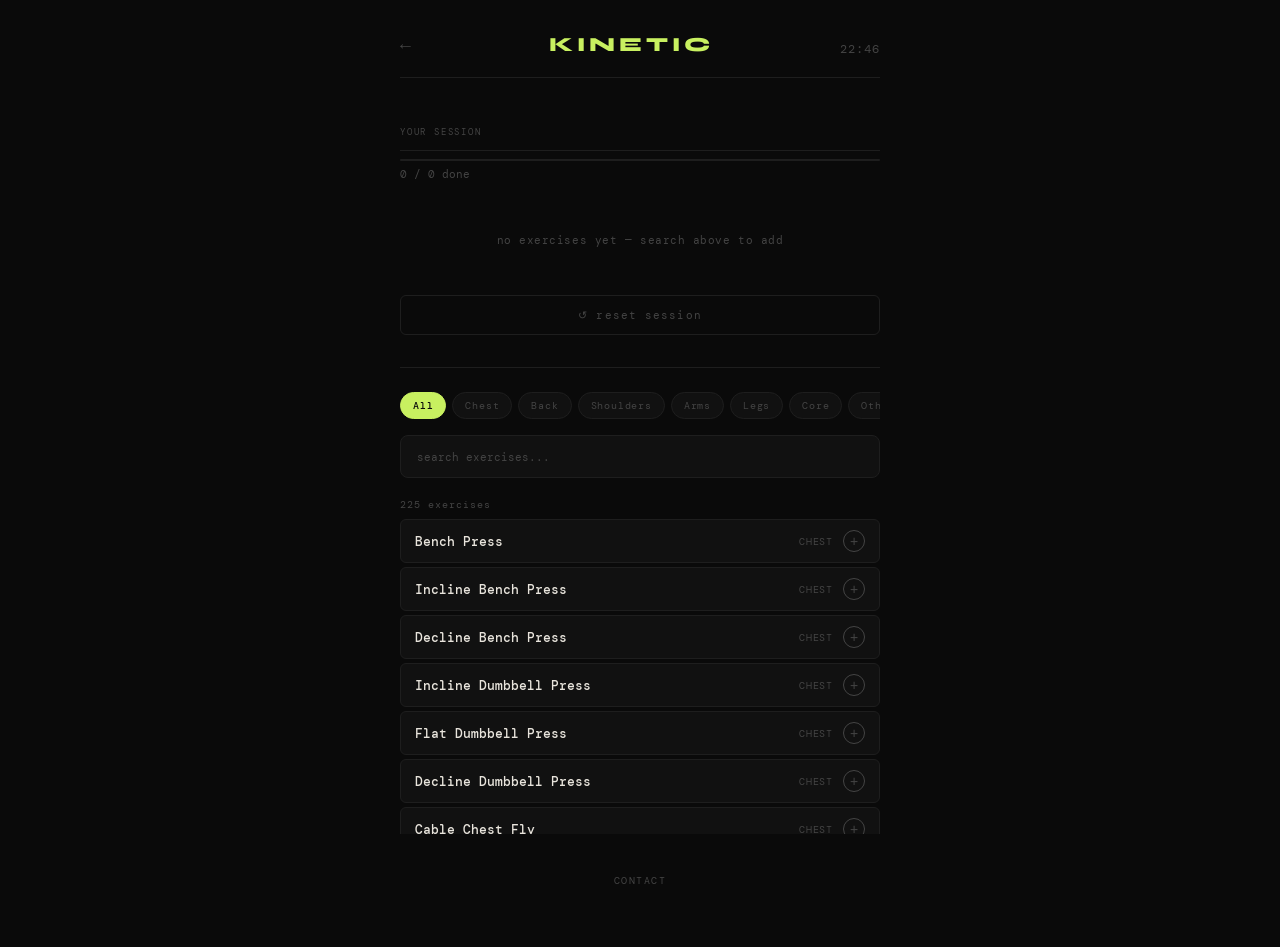
==== builder.html @ 46834743 "add contact form" ====
<!doctype html>
<html lang="en">
  <head>
    <meta charset="UTF-8" />
    <meta name="viewport" content="width=device-width, initial-scale=1.0" />
    <title>KINETIC — Builder</title>
    <link rel="stylesheet" href="style.css" />
    <script src="exercises.js"></script>
  </head>
  <body>
    <header>
      <a href="index.html" class="back-btn">←</a>
      <div class="logo">KINETIC</div>
      <div id="clock">--:--</div>
    </header>

    <div class="container">

      <!-- SESSION (top) -->
      <div class="session-divider">YOUR SESSION</div>

      <div class="progress-wrap">
        <div class="progress-bar">
          <div class="progress-fill" id="builder-prog-fill" style="width: 0%"></div>
        </div>
        <div class="progress-text" id="builder-prog-text">0 / 0 done</div>
      </div>

      <div id="session-list">
        <div class="empty-session">no exercises yet — search below to add</div>
      </div>

      <button class="reset-btn" onclick="resetBuilderDone()">↺ reset session</button>

      <!-- SEARCH (below session) -->
      <div class="search-section">
        <div class="filter-pills" id="filter-pills">
          <div class="filter-pill active" data-filter="All">All</div>
          <div class="filter-pill" data-filter="Chest">Chest</div>
          <div class="filter-pill" data-filter="Back">Back</div>
          <div class="filter-pill" data-filter="Shoulders">Shoulders</div>
          <div class="filter-pill" data-filter="Arms">Arms</div>
          <div class="filter-pill" data-filter="Legs">Legs</div>
          <div class="filter-pill" data-filter="Core">Core</div>
          <div class="filter-pill" data-filter="Other">Other</div>
        </div>

        <div class="search-wrap">
          <input
            type="text"
            id="search-input"
            class="search-input"
            placeholder="search exercises..."
            autocomplete="off"
            autocorrect="off"
            autocapitalize="off"
            spellcheck="false"
          />
        </div>

        <div id="search-results" class="search-results"></div>
      </div>

    </div>

    <button class="contact-btn" onclick="openContact()">contact</button>
    <div class="contact-overlay" id="contact-overlay" onclick="closeContact(event)">
      <div class="contact-modal">
        <div class="contact-header">
          <span class="contact-title">Get in touch</span>
          <button class="contact-close" onclick="closeContact()">×</button>
        </div>
        <form id="contact-form" onsubmit="submitContact(event)">
          <input type="hidden" name="access_key" value="8ed04ea0-6265-4629-af50-b87884f7a27f">
          <input type="hidden" name="subject" value="KINETIC — Contact">
          <input class="contact-input" type="text"  name="name"    placeholder="your name"  required autocomplete="off" />
          <input class="contact-input" type="email" name="email"   placeholder="your email" required autocomplete="off" />
          <textarea class="contact-input contact-textarea" name="message" placeholder="message" required></textarea>
          <button class="contact-submit" type="submit">send →</button>
        </form>
        <div class="contact-success" id="contact-success">message sent ✓</div>
      </div>
    </div>

    <script src="builder.js"></script>
    <script src="contact.js"></script>
  </body>
</html>
---- style.css ----
@import url("https://fonts.googleapis.com/css2?family=DM+Mono:wght@300;400;500&family=Syne:wght@700;800&display=swap");

*,
*::before,
*::after {
  box-sizing: border-box;
  margin: 0;
  padding: 0;
}

:root {
  --bg: #0a0a0a;
  --surface: #111;
  --line: #1e1e1e;
  --muted: #444;
  --text: #e8e4dc;
  --accent: #c8f060;
  --warn: #ff6b35;
  --done: #3a3a3a;
  --warn-surface: #130f0f;
  --warn-border: #2a1a1a;
  --warn-line: #1e1616;
}

body {
  background: var(--bg);
  color: var(--text);
  font-family: "DM Mono", monospace;
  min-height: 100vh;
  display: flex;
  flex-direction: column;
  align-items: center;
  padding: 0 16px 60px;
}

header {
  width: 100%;
  max-width: 480px;
  padding: 32px 0 20px;
  display: flex;
  justify-content: space-between;
  align-items: flex-end;
  border-bottom: 1px solid var(--line);
  margin-bottom: 28px;
}

.logo {
  font-family: "Syne", sans-serif;
  font-size: 20px;
  font-weight: 800;
  letter-spacing: 0.2em;
  color: var(--accent);
}

#clock {
  font-size: 12px;
  color: var(--muted);
  letter-spacing: 0.08em;
}

.slot-label {
  font-size: 10px;
  letter-spacing: 0.15em;
  text-transform: uppercase;
  color: var(--muted);
  margin-bottom: 10px;
}

.slot-title {
  font-family: "Syne", sans-serif;
  font-size: 28px;
  font-weight: 800;
  color: var(--accent);
  margin-bottom: 24px;
  line-height: 1;
}

.container {
  width: 100%;
  max-width: 480px;
}

/* TAB BAR */
.tabs {
  display: flex;
  gap: 6px;
  margin-bottom: 28px;
}

.tab {
  flex: 1;
  padding: 10px 8px;
  background: var(--surface);
  border: 1px solid var(--line);
  border-radius: 6px;
  font-family: "DM Mono", monospace;
  font-size: 11px;
  letter-spacing: 0.05em;
  color: var(--muted);
  cursor: pointer;
  text-align: center;
  transition: all 0.15s;
}

.tab:hover {
  border-color: #333;
  color: var(--text);
}

.tab.active {
  background: var(--accent);
  color: #0a0a0a;
  border-color: var(--accent);
  font-weight: 500;
}

/* EXERCISE BLOCK */
.block {
  margin-bottom: 6px;
}

.ex {
  background: var(--surface);
  border: 1px solid var(--line);
  border-radius: 8px;
  overflow: hidden;
  transition: border-color 0.2s;
}

.ex.done {
  opacity: 0.4;
}
.ex.done .ex-head {
  text-decoration: line-through;
  color: var(--muted);
}

.ex-head {
  display: flex;
  align-items: center;
  padding: 14px 16px;
  cursor: pointer;
  gap: 12px;
  user-select: none;
}

.ex-head:hover .ex-name {
  color: var(--accent);
}

.ex-num {
  font-size: 10px;
  color: var(--muted);
  width: 18px;
  flex-shrink: 0;
}

.ex-name {
  flex: 1;
  font-size: 14px;
  font-weight: 500;
  letter-spacing: 0.02em;
  transition: color 0.15s;
}

.ex-spec {
  font-size: 11px;
  color: var(--accent);
  letter-spacing: 0.04em;
  flex-shrink: 0;
}

.ex-done-btn {
  width: 22px;
  height: 22px;
  border-radius: 50%;
  border: 1.5px solid var(--muted);
  background: none;
  cursor: pointer;
  flex-shrink: 0;
  display: flex;
  align-items: center;
  justify-content: center;
  transition: all 0.15s;
  color: transparent;
  font-size: 11px;
}

.ex-done-btn:hover {
  border-color: var(--accent);
}
.ex.done .ex-done-btn {
  background: var(--done);
  border-color: var(--done);
  color: var(--muted);
}

.ex-notes {
  font-size: 10px;
  color: var(--muted);
  padding: 0 16px 12px 46px;
  line-height: 1.5;
  letter-spacing: 0.02em;
}

/* SECTION HEADERS */
.section-header {
  font-size: 9px;
  letter-spacing: 0.2em;
  color: var(--muted);
  text-transform: uppercase;
  padding: 20px 0 8px;
  border-bottom: 1px solid var(--line);
  margin-bottom: 6px;
}

.section-header.first {
  padding-top: 0;
}

.ex-rehab {
  border-left: 2px solid var(--accent);
}

/* DRAG */
.drag-handle {
  font-size: 13px;
  color: var(--text);
  opacity: 0.7;
  cursor: grab;
  flex-shrink: 0;
  width: 16px;
  text-align: center;
  touch-action: none;
  user-select: none;
  transition: opacity 0.15s;
}

.ex-head:hover .drag-handle {
  opacity: 1;
}

.block.dragging {
  opacity: 0.35;
}

.block.drag-over .ex {
  border-color: var(--accent);
}

.ex-custom {
  border-left: 2px solid var(--muted);
}

.ex-delete-btn {
  width: 18px;
  height: 18px;
  border: none;
  background: none;
  cursor: pointer;
  color: var(--muted);
  font-size: 14px;
  flex-shrink: 0;
  display: flex;
  align-items: center;
  justify-content: center;
  opacity: 0.4;
  padding: 0;
  transition: all 0.15s;
}

.ex-delete-btn:hover {
  color: var(--warn);
  opacity: 1;
}

/* ADD EXERCISE */
.add-ex-btn {
  display: block;
  width: 100%;
  margin-top: 6px;
  padding: 10px;
  background: none;
  border: 1px dashed var(--line);
  border-radius: 8px;
  color: var(--muted);
  font-family: "DM Mono", monospace;
  font-size: 11px;
  letter-spacing: 0.1em;
  cursor: pointer;
  transition: all 0.15s;
}

.add-ex-btn:hover {
  border-color: var(--accent);
  color: var(--accent);
}

.add-ex-form {
  margin-top: 6px;
  padding: 14px 16px;
  background: var(--surface);
  border: 1px solid var(--accent);
  border-radius: 8px;
  display: flex;
  flex-direction: column;
  gap: 12px;
}

.add-ex-input {
  background: none;
  border: none;
  border-bottom: 1px solid var(--line);
  color: var(--text);
  font-family: "DM Mono", monospace;
  font-size: 13px;
  padding: 6px 0;
  outline: none;
  width: 100%;
  transition: border-color 0.15s;
}

.add-ex-input:focus {
  border-bottom-color: var(--accent);
}

.add-ex-input::placeholder {
  color: var(--muted);
  font-size: 11px;
  letter-spacing: 0.05em;
}

.add-ex-actions {
  display: flex;
  gap: 8px;
  justify-content: flex-end;
}

.add-ex-confirm {
  padding: 6px 16px;
  background: var(--accent);
  color: #0a0a0a;
  border: none;
  border-radius: 4px;
  font-family: "DM Mono", monospace;
  font-size: 11px;
  font-weight: 500;
  cursor: pointer;
  letter-spacing: 0.05em;
}

.add-ex-cancel {
  padding: 6px 16px;
  background: none;
  color: var(--muted);
  border: 1px solid var(--line);
  border-radius: 4px;
  font-family: "DM Mono", monospace;
  font-size: 11px;
  cursor: pointer;
  letter-spacing: 0.05em;
  transition: color 0.15s;
}

.add-ex-cancel:hover {
  color: var(--text);
}

.hidden-note {
  font-size: 10px;
  color: var(--muted);
  letter-spacing: 0.1em;
  text-align: center;
  padding: 12px 0 4px;
  cursor: pointer;
  transition: color 0.15s;
}

.hidden-note:hover {
  color: var(--accent);
}

/* AVOID SECTION */
.avoid-block {
  margin-top: 24px;
  padding: 14px 16px;
  border: 1px solid var(--warn-border);
  border-radius: 8px;
  background: var(--warn-surface);
}

.avoid-label {
  font-size: 10px;
  letter-spacing: 0.15em;
  color: var(--warn);
  text-transform: uppercase;
  margin-bottom: 10px;
}

.avoid-item {
  font-size: 12px;
  color: #888;
  padding: 4px 0;
  border-bottom: 1px solid var(--warn-line);
  display: flex;
  gap: 8px;
  align-items: center;
}

.avoid-item:last-child {
  border-bottom: none;
}
.avoid-item::before {
  content: "—";
  color: var(--warn);
  opacity: 0.5;
}

/* PROGRESS BAR */
.progress-wrap {
  margin-bottom: 24px;
}

.progress-bar {
  height: 2px;
  background: var(--line);
  border-radius: 2px;
  overflow: hidden;
  margin-bottom: 6px;
}

.progress-fill {
  height: 100%;
  background: var(--accent);
  border-radius: 2px;
  transition: width 0.3s ease;
}

.progress-text {
  font-size: 11px;
  color: var(--muted);
}

/* SIGNAL */
.signal {
  display: flex;
  gap: 6px;
  margin-top: 28px;
}

.signal-item {
  flex: 1;
  padding: 12px 10px;
  background: var(--surface);
  border: 1px solid var(--line);
  border-radius: 6px;
  font-size: 11px;
  color: var(--muted);
  text-align: center;
  line-height: 1.4;
}

.signal-item strong {
  display: block;
  font-size: 10px;
  letter-spacing: 0.1em;
  text-transform: uppercase;
  color: #555;
  margin-bottom: 4px;
}

.reset-btn {
  display: block;
  width: 100%;
  margin-top: 20px;
  padding: 12px;
  background: none;
  border: 1px solid var(--line);
  border-radius: 6px;
  color: var(--muted);
  font-family: "DM Mono", monospace;
  font-size: 11px;
  letter-spacing: 0.1em;
  cursor: pointer;
  transition: all 0.15s;
}

.reset-btn:hover {
  border-color: #444;
  color: var(--text);
}

.hidden {
  display: none !important;
}

/* ─── LANDING PAGE ─────────────────────────────────────────────────────────── */

body.landing {
  padding-bottom: 40px;
}

body.landing .container {
  display: flex;
  flex-direction: column;
  max-width: 480px;
}

body.landing header {
  max-width: 480px;
}

.landing-cards {
  display: flex;
  flex-direction: column;
  gap: 12px;
  padding: 20px 0;
}

.landing-card {
  text-decoration: none;
  display: flex;
  flex-direction: row;
  align-items: center;
  background: var(--surface);
  border: 1px solid var(--line);
  border-radius: 12px;
  padding: 28px 24px;
  position: relative;
  transition: border-color 0.2s;
  gap: 16px;
}

@media (min-width: 640px) {
  body.landing .container,
  body.landing header {
    max-width: 720px;
  }

  .landing-cards {
    flex-direction: row;
  }

  .landing-card {
    flex: 1;
    flex-direction: column;
    align-items: flex-start;
    padding: 38px 20px 36px;
  }
}

.landing-card:hover {
  border-color: var(--accent);
}

.landing-card:active {
  opacity: 0.8;
}

.card-eyebrow {
  font-family: "DM Mono", monospace;
  font-size: 9px;
  letter-spacing: 0.2em;
  text-transform: uppercase;
  color: var(--muted);
  margin-bottom: 10px;
}

.card-title {
  font-family: "Syne", sans-serif;
  font-size: 22px;
  font-weight: 800;
  color: var(--accent);
  line-height: 1;
  margin-bottom: 6px;
}

@media (min-width: 640px) {
  .card-title {
    font-size: 26px;
    margin-bottom: 12px;
  }
}

.card-desc {
  font-family: "DM Mono", monospace;
  font-size: 11px;
  color: var(--muted);
  line-height: 1.5;
}

.card-arrow {
  margin-left: auto;
  font-size: 18px;
  color: var(--accent);
  opacity: 0.4;
  transition: opacity 0.15s;
  flex-shrink: 0;
}

.landing-card:hover .card-arrow {
  opacity: 1;
}

@media (min-width: 640px) {
  .card-arrow {
    position: absolute;
    right: 16px;
    bottom: 20px;
    margin-left: 0;
  }
}

/* ─── NAVIGATION ───────────────────────────────────────────────────────────── */

.back-btn {
  text-decoration: none;
  color: var(--muted);
  font-size: 18px;
  transition: color 0.15s;
  padding-right: 12px;
}

.back-btn:hover {
  color: var(--text);
}

/* ─── BUILDER — FILTER PILLS ───────────────────────────────────────────────── */

.filter-pills {
  display: flex;
  gap: 6px;
  flex-wrap: nowrap;
  overflow-x: auto;
  margin-bottom: 16px;
  scrollbar-width: none;
  -ms-overflow-style: none;
}

.filter-pills::-webkit-scrollbar {
  display: none;
}

.filter-pill {
  padding: 6px 12px;
  background: var(--surface);
  border: 1px solid var(--line);
  border-radius: 20px;
  font-family: "DM Mono", monospace;
  font-size: 10px;
  letter-spacing: 0.08em;
  color: var(--muted);
  cursor: pointer;
  transition: all 0.15s;
  flex-shrink: 0;
  white-space: nowrap;
}

.filter-pill:hover {
  border-color: #333;
  color: var(--text);
}

.filter-pill.active {
  background: var(--accent);
  color: #0a0a0a;
  border-color: var(--accent);
  font-weight: 500;
}

/* ─── BUILDER — SEARCH ─────────────────────────────────────────────────────── */

.search-wrap {
  position: relative;
  margin-bottom: 16px;
}

.search-input {
  width: 100%;
  background: var(--surface);
  border: 1px solid var(--line);
  border-radius: 8px;
  padding: 12px 16px;
  color: var(--text);
  font-family: "DM Mono", monospace;
  font-size: 13px;
  outline: none;
  transition: border-color 0.15s;
}

.search-input:focus {
  border-color: var(--accent);
}

.search-input::placeholder {
  color: var(--muted);
  font-size: 11px;
}

/* ─── BUILDER — RESULTS ────────────────────────────────────────────────────── */

.search-section {
  margin-top: 32px;
  border-top: 1px solid var(--line);
  padding-top: 24px;
}

.search-results {
  max-height: 340px;
  overflow-y: auto;
  margin-bottom: 8px;
  scrollbar-width: thin;
  scrollbar-color: var(--line) transparent;
}

.search-results::-webkit-scrollbar {
  width: 3px;
}

.search-results::-webkit-scrollbar-track {
  background: transparent;
}

.search-results::-webkit-scrollbar-thumb {
  background: var(--line);
  border-radius: 2px;
}

.result-item {
  display: flex;
  align-items: center;
  gap: 10px;
  padding: 10px 14px;
  background: var(--surface);
  border: 1px solid var(--line);
  border-radius: 6px;
  margin-bottom: 4px;
  cursor: pointer;
  transition: all 0.15s;
}

.result-item:hover {
  border-color: var(--accent);
}

.result-name {
  flex: 1;
  font-size: 13px;
  font-weight: 500;
  color: var(--text);
}

.result-muscle {
  font-size: 10px;
  letter-spacing: 0.08em;
  color: var(--muted);
  flex-shrink: 0;
}

.result-add {
  width: 22px;
  height: 22px;
  border-radius: 50%;
  border: 1.5px solid var(--muted);
  background: none;
  cursor: pointer;
  color: var(--muted);
  font-size: 14px;
  display: flex;
  align-items: center;
  justify-content: center;
  flex-shrink: 0;
  transition: all 0.15s;
}

.result-item:hover .result-add {
  border-color: var(--accent);
  color: var(--accent);
}

.results-count {
  font-size: 10px;
  color: var(--muted);
  letter-spacing: 0.1em;
  padding: 4px 0 8px;
}

.results-empty {
  font-size: 11px;
  color: var(--muted);
  text-align: center;
  padding: 20px 0;
}

/* ─── BUILDER — SESSION ────────────────────────────────────────────────────── */

.session-divider {
  font-size: 9px;
  letter-spacing: 0.2em;
  color: var(--muted);
  text-transform: uppercase;
  padding: 20px 0 12px;
  border-bottom: 1px solid var(--line);
  margin-bottom: 8px;
}

.empty-session {
  font-size: 11px;
  color: var(--muted);
  text-align: center;
  padding: 28px 0;
  letter-spacing: 0.05em;
}

.spec-edit-input {
  background: none;
  border: none;
  border-bottom: 1px solid var(--accent);
  color: var(--accent);
  font-family: "DM Mono", monospace;
  font-size: 11px;
  letter-spacing: 0.04em;
  outline: none;
  width: 80px;
  padding: 0;
}

/* ─── CONTACT ──────────────────────────────────────────────────────────────── */

.contact-btn {
  display: block;
  margin: 32px auto 0;
  padding: 0;
  background: none;
  border: none;
  color: var(--muted);
  font-family: "DM Mono", monospace;
  font-size: 10px;
  letter-spacing: 0.15em;
  text-transform: uppercase;
  cursor: pointer;
  transition: color 0.15s;
}

.contact-btn:hover {
  color: var(--text);
}

.contact-overlay {
  display: none;
  position: fixed;
  inset: 0;
  background: rgba(0, 0, 0, 0.7);
  z-index: 100;
  align-items: center;
  justify-content: center;
  padding: 24px;
}

.contact-overlay.open {
  display: flex;
}

.contact-modal {
  background: var(--surface);
  border: 1px solid var(--line);
  border-radius: 12px;
  padding: 28px 24px;
  width: 100%;
  max-width: 420px;
}

.contact-header {
  display: flex;
  justify-content: space-between;
  align-items: center;
  margin-bottom: 24px;
}

.contact-title {
  font-family: "Syne", sans-serif;
  font-size: 20px;
  font-weight: 800;
  color: var(--accent);
}

.contact-close {
  background: none;
  border: none;
  color: var(--muted);
  font-size: 20px;
  cursor: pointer;
  padding: 0;
  line-height: 1;
  transition: color 0.15s;
}

.contact-close:hover {
  color: var(--text);
}

.contact-input {
  display: block;
  width: 100%;
  background: var(--bg);
  border: 1px solid var(--line);
  border-radius: 6px;
  padding: 11px 14px;
  color: var(--text);
  font-family: "DM Mono", monospace;
  font-size: 12px;
  outline: none;
  margin-bottom: 10px;
  transition: border-color 0.15s;
  box-sizing: border-box;
}

.contact-input:focus {
  border-color: var(--accent);
}

.contact-input::placeholder {
  color: var(--muted);
}

.contact-textarea {
  resize: vertical;
  min-height: 90px;
}

.contact-submit {
  width: 100%;
  padding: 12px;
  background: var(--accent);
  color: #0a0a0a;
  border: none;
  border-radius: 6px;
  font-family: "DM Mono", monospace;
  font-size: 12px;
  font-weight: 500;
  letter-spacing: 0.08em;
  cursor: pointer;
  margin-top: 4px;
  transition: opacity 0.15s;
}

.contact-submit:disabled {
  opacity: 0.5;
  cursor: default;
}

.contact-success {
  display: none;
  text-align: center;
  padding: 20px 0 4px;
  font-size: 13px;
  color: var(--accent);
  letter-spacing: 0.05em;
}
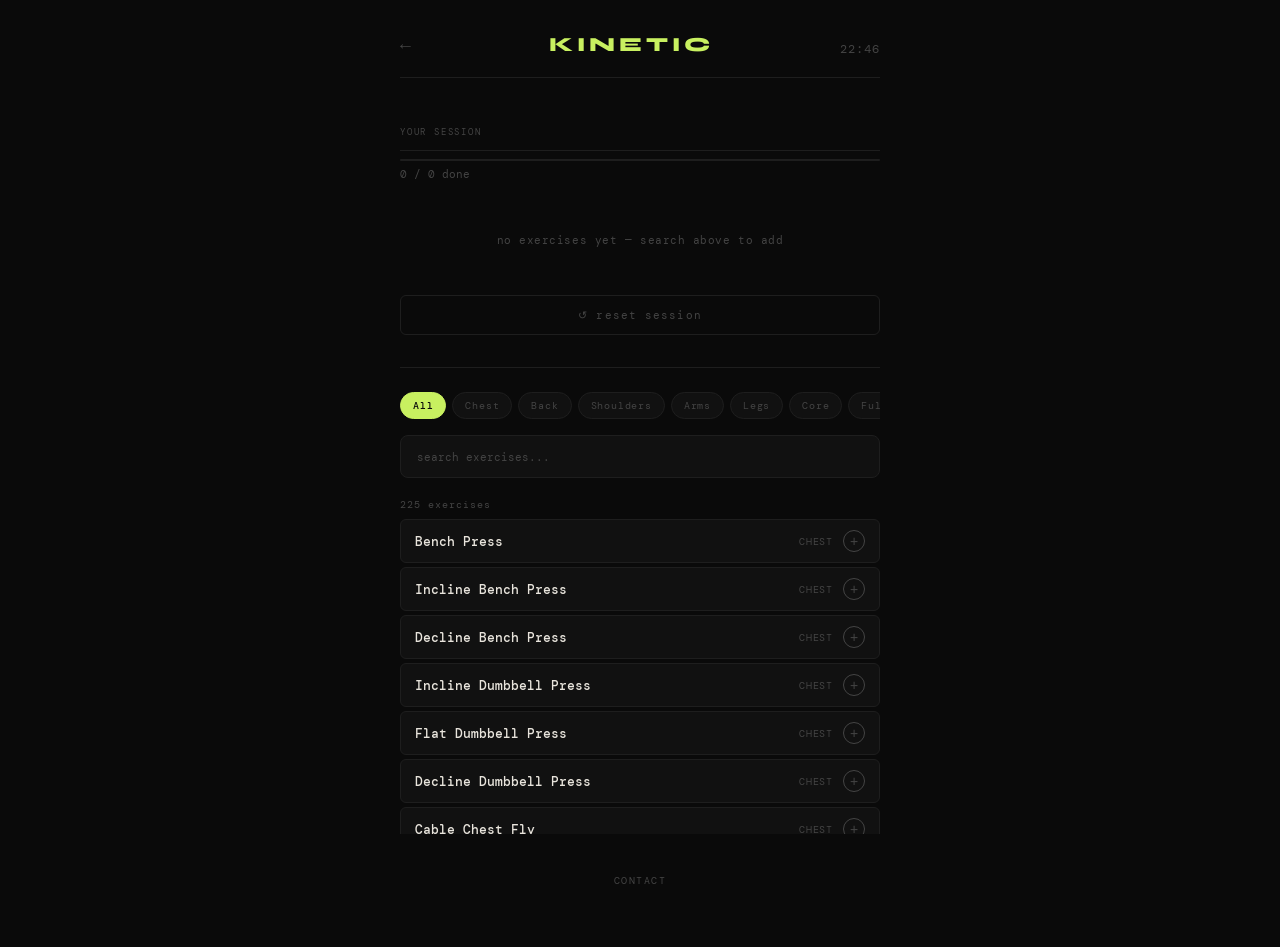
==== commit 47223acc: "add full-body category to custom module search" ====
--- a/builder.html
+++ b/builder.html
@@ -42,6 +42,7 @@
           <div class="filter-pill" data-filter="Arms">Arms</div>
           <div class="filter-pill" data-filter="Legs">Legs</div>
           <div class="filter-pill" data-filter="Core">Core</div>
+          <div class="filter-pill" data-filter="Full">Full Body</div>
           <div class="filter-pill" data-filter="Other">Other</div>
         </div>
 
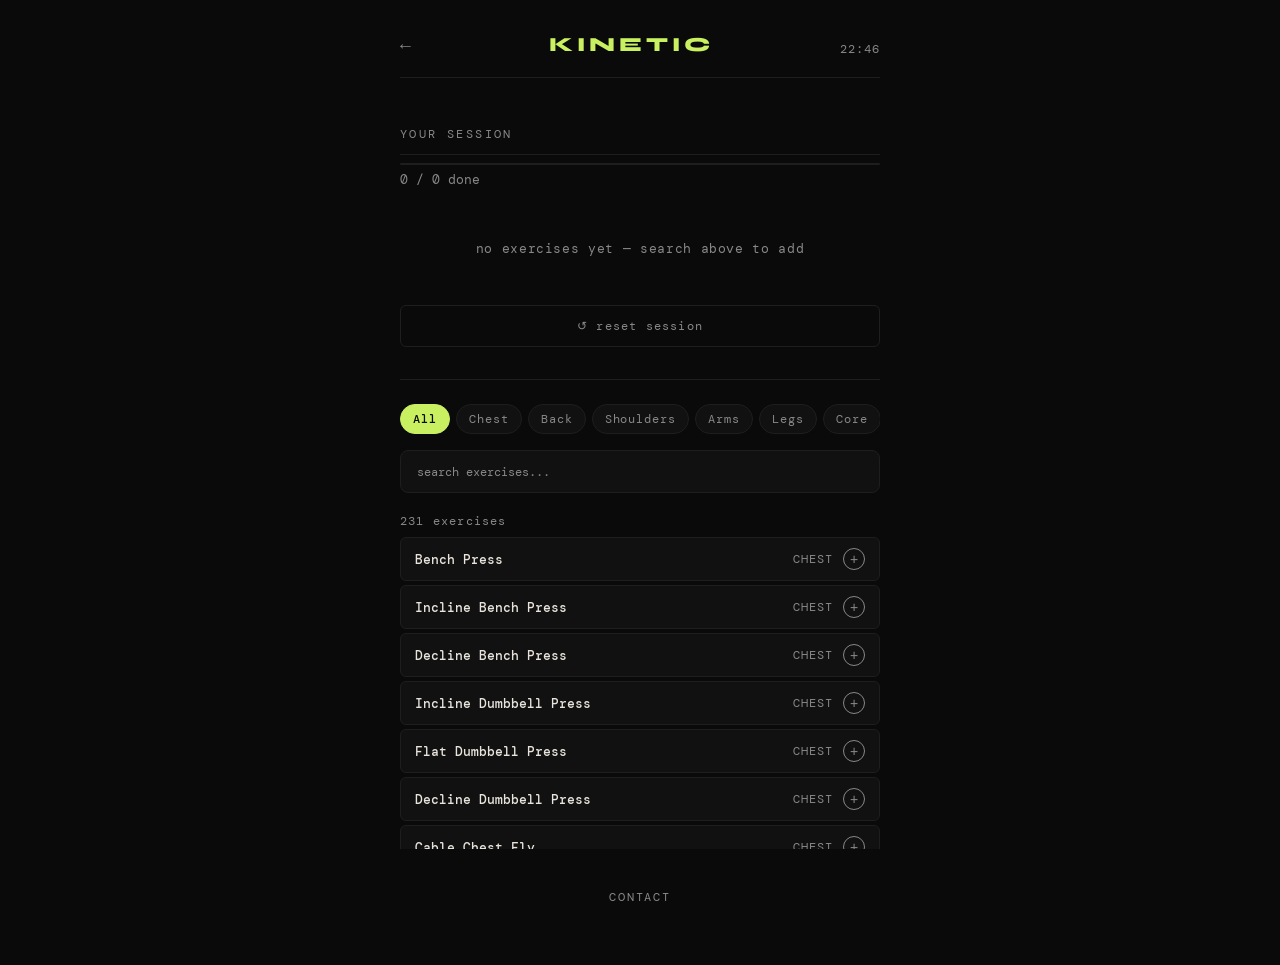
==== commit c0031ba6: "add my routines, phase 1 history and ui cleanup - rename stability page to routines and add routine " ====
--- a/builder.html
+++ b/builder.html
@@ -4,8 +4,13 @@
     <meta charset="UTF-8" />
     <meta name="viewport" content="width=device-width, initial-scale=1.0" />
     <title>KINETIC — Builder</title>
+    <link rel="preconnect" href="https://fonts.googleapis.com" />
+    <link rel="preconnect" href="https://fonts.gstatic.com" crossorigin />
+    <link rel="stylesheet" href="https://fonts.googleapis.com/css2?family=DM+Mono:wght@300;400;500&family=Syne:wght@700;800&display=swap" />
     <link rel="stylesheet" href="style.css" />
     <script src="exercises.js"></script>
+    <link rel="icon" type="image/x-icon" href="kinetic.png" />
+
   </head>
   <body>
     <header>
@@ -35,15 +40,15 @@
       <!-- SEARCH (below session) -->
       <div class="search-section">
         <div class="filter-pills" id="filter-pills">
-          <div class="filter-pill active" data-filter="All">All</div>
-          <div class="filter-pill" data-filter="Chest">Chest</div>
-          <div class="filter-pill" data-filter="Back">Back</div>
-          <div class="filter-pill" data-filter="Shoulders">Shoulders</div>
-          <div class="filter-pill" data-filter="Arms">Arms</div>
-          <div class="filter-pill" data-filter="Legs">Legs</div>
-          <div class="filter-pill" data-filter="Core">Core</div>
-          <div class="filter-pill" data-filter="Full">Full Body</div>
-          <div class="filter-pill" data-filter="Other">Other</div>
+          <button type="button" class="filter-pill active" data-filter="All">All</button>
+          <button type="button" class="filter-pill" data-filter="Chest">Chest</button>
+          <button type="button" class="filter-pill" data-filter="Back">Back</button>
+          <button type="button" class="filter-pill" data-filter="Shoulders">Shoulders</button>
+          <button type="button" class="filter-pill" data-filter="Arms">Arms</button>
+          <button type="button" class="filter-pill" data-filter="Legs">Legs</button>
+          <button type="button" class="filter-pill" data-filter="Core">Core</button>
+          <button type="button" class="filter-pill" data-filter="Full">Full Body</button>
+          <button type="button" class="filter-pill" data-filter="Other">Other</button>
         </div>
 
         <div class="search-wrap">
--- a/style.css
+++ b/style.css
@@ -1,5 +1,3 @@
-@import url("https://fonts.googleapis.com/css2?family=DM+Mono:wght@300;400;500&family=Syne:wght@700;800&display=swap");
-
 *,
 *::before,
 *::after {
@@ -12,14 +10,20 @@
   --bg: #0a0a0a;
   --surface: #111;
   --line: #1e1e1e;
-  --muted: #444;
+  --muted: #888;
   --text: #e8e4dc;
   --accent: #c8f060;
   --warn: #ff6b35;
+  --signal: #ff2d2d;
   --done: #3a3a3a;
   --warn-surface: #130f0f;
   --warn-border: #2a1a1a;
   --warn-line: #1e1616;
+  --line-strong: #333;
+  --line-hover: #444;
+  --on-accent: #0a0a0a;
+  --fs-xs: 12px;
+  --fs-sm: 13px;
 }
 
 body {
@@ -59,7 +63,7 @@
 }
 
 .slot-label {
-  font-size: 10px;
+  font-size: var(--fs-xs);
   letter-spacing: 0.15em;
   text-transform: uppercase;
   color: var(--muted);
@@ -89,12 +93,13 @@
 
 .tab {
   flex: 1;
-  padding: 10px 8px;
+  padding: 10px 4px;
+  white-space: nowrap;
   background: var(--surface);
   border: 1px solid var(--line);
   border-radius: 6px;
   font-family: "DM Mono", monospace;
-  font-size: 11px;
+  font-size: var(--fs-xs);
   letter-spacing: 0.05em;
   color: var(--muted);
   cursor: pointer;
@@ -103,13 +108,13 @@
 }
 
 .tab:hover {
-  border-color: #333;
+  border-color: var(--line-strong);
   color: var(--text);
 }
 
 .tab.active {
   background: var(--accent);
-  color: #0a0a0a;
+  color: var(--on-accent);
   border-color: var(--accent);
   font-weight: 500;
 }
@@ -149,7 +154,7 @@
 }
 
 .ex-num {
-  font-size: 10px;
+  font-size: var(--fs-xs);
   color: var(--muted);
   width: 18px;
   flex-shrink: 0;
@@ -164,39 +169,52 @@
 }
 
 .ex-spec {
-  font-size: 11px;
+  font-size: var(--fs-xs);
   color: var(--accent);
   letter-spacing: 0.04em;
   flex-shrink: 0;
 }
 
 .ex-done-btn {
-  width: 22px;
-  height: 22px;
+  position: relative;
+  isolation: isolate;
+  width: 40px;
+  height: 40px;
+  margin: -9px -9px -9px 0;
+  border: none;
+  background: none;
+  cursor: pointer;
+  flex-shrink: 0;
+  display: flex;
+  align-items: center;
+  justify-content: center;
+  color: transparent;
+  font-size: var(--fs-xs);
+}
+
+.ex-done-btn::before {
+  content: "";
+  position: absolute;
+  inset: 9px;
+  z-index: -1;
   border-radius: 50%;
   border: 1.5px solid var(--muted);
-  background: none;
-  cursor: pointer;
-  flex-shrink: 0;
-  display: flex;
-  align-items: center;
-  justify-content: center;
   transition: all 0.15s;
-  color: transparent;
-  font-size: 11px;
-}
-
-.ex-done-btn:hover {
+}
+
+.ex-done-btn:hover::before {
   border-color: var(--accent);
 }
 .ex.done .ex-done-btn {
+  color: var(--muted);
+}
+.ex.done .ex-done-btn::before {
   background: var(--done);
   border-color: var(--done);
-  color: var(--muted);
 }
 
 .ex-notes {
-  font-size: 10px;
+  font-size: var(--fs-sm);
   color: var(--muted);
   padding: 0 16px 12px 46px;
   line-height: 1.5;
@@ -205,9 +223,10 @@
 
 /* SECTION HEADERS */
 .section-header {
-  font-size: 9px;
+  font-size: 14px;
+  font-weight: 700;
   letter-spacing: 0.2em;
-  color: var(--muted);
+  color: var(--text);
   text-transform: uppercase;
   padding: 20px 0 8px;
   border-bottom: 1px solid var(--line);
@@ -220,6 +239,29 @@
 
 .ex-rehab {
   border-left: 2px solid var(--accent);
+}
+
+.previous-divider {
+  font-size: var(--fs-xs);
+  letter-spacing: 0.2em;
+  color: var(--muted);
+  text-transform: uppercase;
+  padding: 16px 0 8px;
+  border-top: 1px dashed var(--line);
+  margin-top: 10px;
+}
+
+.ex-previous {
+  opacity: 0.45;
+  margin-bottom: 4px;
+}
+
+.ex-previous .ex-head {
+  cursor: default;
+}
+
+.ex-previous .ex-notes {
+  padding-left: 16px;
 }
 
 /* DRAG */
@@ -253,18 +295,19 @@
 }
 
 .ex-delete-btn {
-  width: 18px;
-  height: 18px;
+  width: 40px;
+  height: 40px;
+  margin: -9px 0;
   border: none;
   background: none;
   cursor: pointer;
   color: var(--muted);
-  font-size: 14px;
+  font-size: 16px;
   flex-shrink: 0;
   display: flex;
   align-items: center;
   justify-content: center;
-  opacity: 0.4;
+  opacity: 0.6;
   padding: 0;
   transition: all 0.15s;
 }
@@ -285,7 +328,7 @@
   border-radius: 8px;
   color: var(--muted);
   font-family: "DM Mono", monospace;
-  font-size: 11px;
+  font-size: var(--fs-xs);
   letter-spacing: 0.1em;
   cursor: pointer;
   transition: all 0.15s;
@@ -326,7 +369,7 @@
 
 .add-ex-input::placeholder {
   color: var(--muted);
-  font-size: 11px;
+  font-size: var(--fs-xs);
   letter-spacing: 0.05em;
 }
 
@@ -339,11 +382,11 @@
 .add-ex-confirm {
   padding: 6px 16px;
   background: var(--accent);
-  color: #0a0a0a;
+  color: var(--on-accent);
   border: none;
   border-radius: 4px;
   font-family: "DM Mono", monospace;
-  font-size: 11px;
+  font-size: var(--fs-xs);
   font-weight: 500;
   cursor: pointer;
   letter-spacing: 0.05em;
@@ -356,7 +399,7 @@
   border: 1px solid var(--line);
   border-radius: 4px;
   font-family: "DM Mono", monospace;
-  font-size: 11px;
+  font-size: var(--fs-xs);
   cursor: pointer;
   letter-spacing: 0.05em;
   transition: color 0.15s;
@@ -367,7 +410,7 @@
 }
 
 .hidden-note {
-  font-size: 10px;
+  font-size: var(--fs-xs);
   color: var(--muted);
   letter-spacing: 0.1em;
   text-align: center;
@@ -390,7 +433,7 @@
 }
 
 .avoid-label {
-  font-size: 10px;
+  font-size: var(--fs-xs);
   letter-spacing: 0.15em;
   color: var(--warn);
   text-transform: uppercase;
@@ -398,8 +441,8 @@
 }
 
 .avoid-item {
-  font-size: 12px;
-  color: #888;
+  font-size: var(--fs-sm);
+  color: var(--muted);
   padding: 4px 0;
   border-bottom: 1px solid var(--warn-line);
   display: flex;
@@ -437,36 +480,8 @@
 }
 
 .progress-text {
-  font-size: 11px;
-  color: var(--muted);
-}
-
-/* SIGNAL */
-.signal {
-  display: flex;
-  gap: 6px;
-  margin-top: 28px;
-}
-
-.signal-item {
-  flex: 1;
-  padding: 12px 10px;
-  background: var(--surface);
-  border: 1px solid var(--line);
-  border-radius: 6px;
-  font-size: 11px;
-  color: var(--muted);
-  text-align: center;
-  line-height: 1.4;
-}
-
-.signal-item strong {
-  display: block;
-  font-size: 10px;
-  letter-spacing: 0.1em;
-  text-transform: uppercase;
-  color: #555;
-  margin-bottom: 4px;
+  font-size: var(--fs-sm);
+  color: var(--muted);
 }
 
 .reset-btn {
@@ -479,19 +494,46 @@
   border-radius: 6px;
   color: var(--muted);
   font-family: "DM Mono", monospace;
-  font-size: 11px;
+  font-size: var(--fs-xs);
   letter-spacing: 0.1em;
   cursor: pointer;
   transition: all 0.15s;
 }
 
 .reset-btn:hover {
-  border-color: #444;
+  border-color: var(--line-hover);
   color: var(--text);
 }
 
 .hidden {
   display: none !important;
+}
+
+:where(a, button, input, textarea, [tabindex]):focus-visible {
+  outline: 2px solid var(--accent);
+  outline-offset: 2px;
+}
+
+@media (max-width: 480px) {
+  .ex-head {
+    display: grid;
+    grid-template-columns: 16px 18px 1fr auto auto;
+    grid-template-areas:
+      "handle num name del done"
+      "handle num spec del done";
+    column-gap: 10px;
+    row-gap: 3px;
+  }
+  .ex-head .drag-handle { grid-area: handle; }
+  .ex-head .ex-num { grid-area: num; }
+  .ex-head .ex-name { grid-area: name; }
+  .ex-head .ex-spec { grid-area: spec; justify-self: start; }
+  .ex-head .ex-delete-btn { grid-area: del; }
+  .ex-head .ex-done-btn { grid-area: done; }
+  .ex-previous .ex-head {
+    grid-template-columns: 1fr;
+    grid-template-areas: "name" "spec";
+  }
 }
 
 /* ─── LANDING PAGE ─────────────────────────────────────────────────────────── */
@@ -559,7 +601,7 @@
 
 .card-eyebrow {
   font-family: "DM Mono", monospace;
-  font-size: 9px;
+  font-size: var(--fs-xs);
   letter-spacing: 0.2em;
   text-transform: uppercase;
   color: var(--muted);
@@ -584,7 +626,7 @@
 
 .card-desc {
   font-family: "DM Mono", monospace;
-  font-size: 11px;
+  font-size: var(--fs-sm);
   color: var(--muted);
   line-height: 1.5;
 }
@@ -647,7 +689,7 @@
   border: 1px solid var(--line);
   border-radius: 20px;
   font-family: "DM Mono", monospace;
-  font-size: 10px;
+  font-size: var(--fs-xs);
   letter-spacing: 0.08em;
   color: var(--muted);
   cursor: pointer;
@@ -657,13 +699,13 @@
 }
 
 .filter-pill:hover {
-  border-color: #333;
+  border-color: var(--line-strong);
   color: var(--text);
 }
 
 .filter-pill.active {
   background: var(--accent);
-  color: #0a0a0a;
+  color: var(--on-accent);
   border-color: var(--accent);
   font-weight: 500;
 }
@@ -694,7 +736,7 @@
 
 .search-input::placeholder {
   color: var(--muted);
-  font-size: 11px;
+  font-size: var(--fs-xs);
 }
 
 /* ─── BUILDER — RESULTS ────────────────────────────────────────────────────── */
@@ -751,7 +793,7 @@
 }
 
 .result-muscle {
-  font-size: 10px;
+  font-size: var(--fs-xs);
   letter-spacing: 0.08em;
   color: var(--muted);
   flex-shrink: 0;
@@ -779,14 +821,14 @@
 }
 
 .results-count {
-  font-size: 10px;
+  font-size: var(--fs-xs);
   color: var(--muted);
   letter-spacing: 0.1em;
   padding: 4px 0 8px;
 }
 
 .results-empty {
-  font-size: 11px;
+  font-size: var(--fs-sm);
   color: var(--muted);
   text-align: center;
   padding: 20px 0;
@@ -795,7 +837,7 @@
 /* ─── BUILDER — SESSION ────────────────────────────────────────────────────── */
 
 .session-divider {
-  font-size: 9px;
+  font-size: var(--fs-xs);
   letter-spacing: 0.2em;
   color: var(--muted);
   text-transform: uppercase;
@@ -804,8 +846,53 @@
   margin-bottom: 8px;
 }
 
+.routines-divider {
+  padding-top: 0;
+}
+
+.routines {
+  display: grid;
+  grid-template-columns: repeat(auto-fill, minmax(180px, 1fr));
+  gap: 8px;
+  margin-bottom: 8px;
+}
+
+.routine-card {
+  display: flex;
+  flex-direction: column;
+  align-items: flex-start;
+  gap: 6px;
+  padding: 16px;
+  background: var(--surface);
+  border: 1px solid var(--line);
+  border-radius: 8px;
+  color: var(--text);
+  font-family: "DM Mono", monospace;
+  text-align: left;
+  cursor: pointer;
+  transition: border-color 0.15s;
+}
+
+.routine-card:hover {
+  border-color: var(--accent);
+}
+
+.routine-name {
+  font-family: "Syne", sans-serif;
+  font-size: 18px;
+  font-weight: 800;
+  color: var(--accent);
+  line-height: 1.1;
+}
+
+.routine-count {
+  font-size: var(--fs-xs);
+  color: var(--muted);
+  letter-spacing: 0.05em;
+}
+
 .empty-session {
-  font-size: 11px;
+  font-size: var(--fs-sm);
   color: var(--muted);
   text-align: center;
   padding: 28px 0;
@@ -818,7 +905,7 @@
   border-bottom: 1px solid var(--accent);
   color: var(--accent);
   font-family: "DM Mono", monospace;
-  font-size: 11px;
+  font-size: var(--fs-xs);
   letter-spacing: 0.04em;
   outline: none;
   width: 80px;
@@ -835,7 +922,7 @@
   border: none;
   color: var(--muted);
   font-family: "DM Mono", monospace;
-  font-size: 10px;
+  font-size: var(--fs-xs);
   letter-spacing: 0.15em;
   text-transform: uppercase;
   cursor: pointer;
@@ -932,7 +1019,7 @@
   width: 100%;
   padding: 12px;
   background: var(--accent);
-  color: #0a0a0a;
+  color: var(--on-accent);
   border: none;
   border-radius: 6px;
   font-family: "DM Mono", monospace;
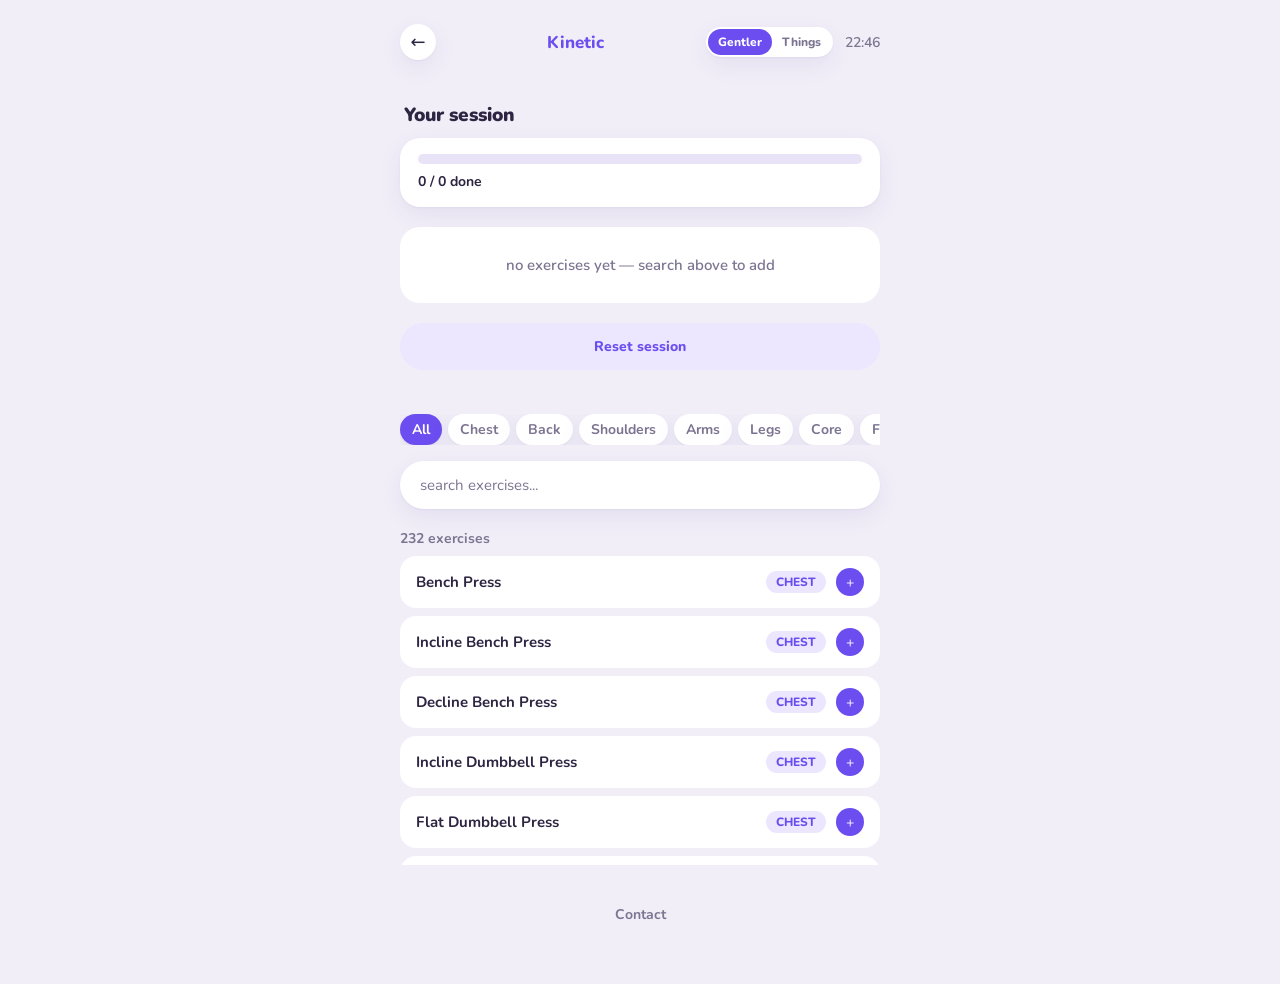
==== commit 0a5369d8: "add gentler and things themes, dark mode toggle and routine reset - add gentler (default) and things" ====
--- a/builder.html
+++ b/builder.html
@@ -3,11 +3,15 @@
   <head>
     <meta charset="UTF-8" />
     <meta name="viewport" content="width=device-width, initial-scale=1.0" />
-    <title>KINETIC — Builder</title>
+    <title>Kinetic — Builder</title>
     <link rel="preconnect" href="https://fonts.googleapis.com" />
     <link rel="preconnect" href="https://fonts.gstatic.com" crossorigin />
     <link rel="stylesheet" href="https://fonts.googleapis.com/css2?family=DM+Mono:wght@300;400;500&family=Syne:wght@700;800&display=swap" />
+    <link rel="stylesheet" href="https://fonts.googleapis.com/css2?family=Nunito:wght@500;600;700;800;900&display=swap" />
     <link rel="stylesheet" href="style.css" />
+    <link rel="stylesheet" href="theme-things.css" />
+    <link rel="stylesheet" href="theme-gentler.css" />
+    <script src="theme.js"></script>
     <script src="exercises.js"></script>
     <link rel="icon" type="image/x-icon" href="kinetic.png" />
 
@@ -15,14 +19,20 @@
   <body>
     <header>
       <a href="index.html" class="back-btn">←</a>
-      <div class="logo">KINETIC</div>
-      <div id="clock">--:--</div>
+      <button type="button" class="logo" data-mode-toggle title="Toggle dark mode">Kinetic</button>
+      <div class="header-end">
+        <div class="theme-switch" role="group" aria-label="Theme">
+          <button type="button" data-theme-option="gentler">Gentler</button>
+          <button type="button" data-theme-option="things">Things</button>
+        </div>
+        <div id="clock">--:--</div>
+      </div>
     </header>
 
     <div class="container">
 
       <!-- SESSION (top) -->
-      <div class="session-divider">YOUR SESSION</div>
+      <div class="session-divider">Your session</div>
 
       <div class="progress-wrap">
         <div class="progress-bar">
@@ -35,7 +45,7 @@
         <div class="empty-session">no exercises yet — search below to add</div>
       </div>
 
-      <button class="reset-btn" onclick="resetBuilderDone()">↺ reset session</button>
+      <button class="reset-btn" onclick="resetBuilderDone()">Reset session</button>
 
       <!-- SEARCH (below session) -->
       <div class="search-section">
@@ -48,6 +58,7 @@
           <button type="button" class="filter-pill" data-filter="Legs">Legs</button>
           <button type="button" class="filter-pill" data-filter="Core">Core</button>
           <button type="button" class="filter-pill" data-filter="Full">Full Body</button>
+          <button type="button" class="filter-pill" data-filter="Stability">Stability</button>
           <button type="button" class="filter-pill" data-filter="Other">Other</button>
         </div>
 
@@ -69,7 +80,7 @@
 
     </div>
 
-    <button class="contact-btn" onclick="openContact()">contact</button>
+    <button class="contact-btn" onclick="openContact()">Contact</button>
     <div class="contact-overlay" id="contact-overlay" onclick="closeContact(event)">
       <div class="contact-modal">
         <div class="contact-header">
--- a/style.css
+++ b/style.css
@@ -1044,3 +1044,39 @@
   color: var(--accent);
   letter-spacing: 0.05em;
 }
+
+.header-end {
+  display: flex;
+  align-items: center;
+  gap: 12px;
+}
+
+.theme-switch {
+  display: inline-flex;
+  padding: 2px;
+  border: 1px solid var(--line);
+  border-radius: 8px;
+}
+
+.theme-switch button {
+  background: none;
+  border: none;
+  border-radius: 6px;
+  padding: 4px 8px;
+  font: inherit;
+  font-size: var(--fs-xs);
+  color: var(--muted);
+  cursor: pointer;
+}
+
+.theme-switch button.active {
+  background: var(--accent);
+  color: var(--on-accent);
+}
+
+button.logo {
+  background: none;
+  border: none;
+  padding: 0;
+  cursor: pointer;
+}
--- a/theme-things.css
+++ b/theme-things.css
@@ -0,0 +1,582 @@
+html[data-theme="things"] {
+  --bg: #ffffff;
+  --surface: #ffffff;
+  --mist: #f4f5f7;
+  --line: #e5e5ea;
+  --line-strong: #d1d1d6;
+  --line-hover: #c7c7cc;
+  --muted: #86868b;
+  --text: #1d1d1f;
+  --accent: #2a7af2;
+  --on-accent: #ffffff;
+  --done: #2a7af2;
+  --warn: #e5484d;
+  --warn-surface: #fff5f5;
+  --warn-border: #ffe0e0;
+  --warn-line: #ffe9e9;
+  --fs-xs: 13px;
+  --fs-sm: 14px;
+  --sys: -apple-system, BlinkMacSystemFont, "SF Pro Text", "Segoe UI", system-ui, sans-serif;
+}
+
+html[data-theme="things"] *,
+html[data-theme="things"] *::before,
+html[data-theme="things"] *::after {
+  font-family: var(--sys) !important;
+}
+
+html[data-theme="things"] body {
+  background: var(--bg);
+  color: var(--text);
+  -webkit-font-smoothing: antialiased;
+}
+
+html[data-theme="things"] header {
+  max-width: 560px;
+  border-bottom: none;
+  padding: 24px 0 8px;
+  margin-bottom: 12px;
+  align-items: center;
+}
+
+html[data-theme="things"] .container,
+html[data-theme="things"] body.landing .container,
+html[data-theme="things"] body.landing header {
+  max-width: 560px;
+}
+
+html[data-theme="things"] .logo {
+  font-size: 15px;
+  font-weight: 600;
+  letter-spacing: 0;
+  color: var(--muted);
+}
+
+html[data-theme="things"] #clock {
+  font-size: 13px;
+  letter-spacing: 0;
+  font-variant-numeric: tabular-nums;
+}
+
+html[data-theme="things"] .back-btn {
+  color: var(--accent);
+  font-size: 22px;
+}
+
+html[data-theme="things"] .slot-label {
+  font-size: 14px;
+  letter-spacing: 0;
+  text-transform: none;
+  color: var(--muted);
+  margin-bottom: 4px;
+}
+
+html[data-theme="things"] .slot-title {
+  font-size: 32px;
+  font-weight: 700;
+  letter-spacing: -0.02em;
+  color: var(--text);
+  margin-bottom: 4px;
+}
+
+html[data-theme="things"] .tabs {
+  gap: 2px;
+  padding: 2px;
+  background: var(--mist);
+  border-radius: 9px;
+  margin: 20px 0 24px;
+}
+
+html[data-theme="things"] .tab {
+  border: none;
+  background: transparent;
+  border-radius: 7px;
+  font-size: 13px;
+  font-weight: 500;
+  letter-spacing: 0;
+  color: var(--text);
+  padding: 7px 4px;
+}
+
+html[data-theme="things"] .tab:hover {
+  color: var(--text);
+  background: rgba(0, 0, 0, 0.03);
+}
+
+html[data-theme="things"] .tab.active {
+  background: #fff;
+  color: var(--text);
+  font-weight: 600;
+  box-shadow: 0 1px 3px rgba(0, 0, 0, 0.12), 0 0 0 0.5px rgba(0, 0, 0, 0.06);
+}
+
+html[data-theme="things"] .progress-wrap {
+  margin-bottom: 20px;
+}
+
+html[data-theme="things"] .progress-bar {
+  height: 4px;
+  background: var(--mist);
+}
+
+html[data-theme="things"] .progress-text {
+  font-size: 13px;
+}
+
+html[data-theme="things"] .block {
+  margin-bottom: 0;
+}
+
+html[data-theme="things"] .ex {
+  background: transparent;
+  border: none;
+  border-radius: 8px;
+}
+
+html[data-theme="things"] .ex:hover {
+  background: var(--mist);
+}
+
+html[data-theme="things"] .ex-rehab,
+html[data-theme="things"] .ex-custom {
+  border-left: none;
+}
+
+html[data-theme="things"] .ex.done {
+  opacity: 1;
+}
+
+html[data-theme="things"] .ex.done .ex-head {
+  text-decoration: none;
+}
+
+html[data-theme="things"] .ex.done .ex-name,
+html[data-theme="things"] .ex.done .ex-spec,
+html[data-theme="things"] .ex.done .ex-notes {
+  color: var(--muted);
+}
+
+html[data-theme="things"] .ex-head {
+  padding: 10px 8px 10px 12px;
+  gap: 10px;
+}
+
+html[data-theme="things"] .ex-head:hover .ex-name {
+  color: var(--text);
+}
+
+html[data-theme="things"] .ex-num {
+  display: none;
+}
+
+html[data-theme="things"] .ex-name {
+  font-size: 16px;
+  font-weight: 400;
+  letter-spacing: 0;
+}
+
+html[data-theme="things"] .ex-spec {
+  font-size: 14px;
+  color: var(--muted);
+  letter-spacing: 0;
+  font-variant-numeric: tabular-nums;
+}
+
+html[data-theme="things"] .ex-done-btn {
+  order: -1;
+  margin: -9px 0 -9px -9px;
+}
+
+html[data-theme="things"] .ex-done-btn::before {
+  inset: 11px;
+  border: 1.5px solid var(--line-hover);
+}
+
+html[data-theme="things"] .ex-done-btn:hover::before {
+  border-color: var(--accent);
+}
+
+html[data-theme="things"] .ex.done .ex-done-btn {
+  color: #fff;
+}
+
+html[data-theme="things"] .ex.done .ex-done-btn::before {
+  background: var(--accent);
+  border-color: var(--accent);
+}
+
+html[data-theme="things"] .ex-delete-btn {
+  opacity: 0;
+}
+
+html[data-theme="things"] .ex:hover .ex-delete-btn,
+html[data-theme="things"] .ex-delete-btn:focus-visible {
+  opacity: 0.6;
+}
+
+html[data-theme="things"] .drag-handle {
+  order: 10;
+  color: var(--muted);
+  opacity: 0;
+}
+
+html[data-theme="things"] .ex:hover .drag-handle {
+  opacity: 0.6;
+}
+
+html[data-theme="things"] .ex-notes {
+  font-size: 14px;
+  color: var(--muted);
+  letter-spacing: 0;
+  line-height: 1.45;
+  padding: 0 16px 12px 53px;
+}
+
+html[data-theme="things"] .section-header {
+  font-size: 15px;
+  font-weight: 600;
+  letter-spacing: 0;
+  text-transform: none;
+  color: var(--accent);
+  padding: 28px 12px 6px;
+  border-bottom: 1px solid var(--line);
+  margin-bottom: 4px;
+}
+
+html[data-theme="things"] .section-header.first {
+  padding-top: 4px;
+}
+
+html[data-theme="things"] .previous-divider,
+html[data-theme="things"] .session-divider {
+  font-size: 15px;
+  font-weight: 600;
+  letter-spacing: 0;
+  text-transform: none;
+  color: var(--muted);
+  border-top: none;
+  border-bottom: 1px solid var(--line);
+  padding: 28px 12px 6px;
+  margin: 0 0 4px;
+}
+
+html[data-theme="things"] .routines-divider {
+  padding-top: 4px;
+  color: var(--accent);
+}
+
+html[data-theme="things"] .ex-previous {
+  opacity: 1;
+}
+
+html[data-theme="things"] .ex-previous .ex-name,
+html[data-theme="things"] .ex-previous .ex-spec {
+  color: var(--muted);
+}
+
+html[data-theme="things"] .ex-previous .ex-head {
+  padding-left: 12px;
+}
+
+html[data-theme="things"] .ex-previous .ex-notes {
+  padding-left: 12px;
+  color: #aeaeb2;
+}
+
+html[data-theme="things"] .add-ex-btn,
+html[data-theme="things"] .reset-btn {
+  border: none;
+  background: transparent;
+  text-align: left;
+  color: var(--accent);
+  font-size: 15px;
+  letter-spacing: 0;
+  padding: 12px;
+  border-radius: 8px;
+}
+
+html[data-theme="things"] .add-ex-btn:hover,
+html[data-theme="things"] .reset-btn:hover {
+  background: var(--mist);
+  color: var(--accent);
+}
+
+html[data-theme="things"] .hidden-note {
+  font-size: 13px;
+  letter-spacing: 0;
+  text-align: left;
+  padding: 12px;
+}
+
+html[data-theme="things"] .avoid-block {
+  border: none;
+  background: var(--mist);
+  border-radius: 10px;
+}
+
+html[data-theme="things"] .avoid-label {
+  font-size: 13px;
+  font-weight: 600;
+  letter-spacing: 0;
+  text-transform: none;
+  color: var(--text);
+}
+
+html[data-theme="things"] .avoid-item {
+  font-size: 14px;
+  border-bottom-color: var(--line);
+}
+
+html[data-theme="things"] .routines {
+  grid-template-columns: 1fr;
+  gap: 0;
+  margin-bottom: 0;
+}
+
+html[data-theme="things"] .routine-card {
+  flex-direction: row;
+  align-items: baseline;
+  justify-content: space-between;
+  background: transparent;
+  border: none;
+  border-radius: 8px;
+  padding: 12px;
+}
+
+html[data-theme="things"] .routine-card:hover {
+  background: var(--mist);
+}
+
+html[data-theme="things"] .routine-name {
+  font-family: var(--sys);
+  font-size: 16px;
+  font-weight: 400;
+  color: var(--text);
+}
+
+html[data-theme="things"] .routine-count {
+  font-size: 14px;
+  letter-spacing: 0;
+}
+
+html[data-theme="things"] .empty-session {
+  font-size: 14px;
+  letter-spacing: 0;
+  text-align: left;
+  padding: 16px 12px;
+}
+
+html[data-theme="things"] .search-section {
+  border-top: none;
+  margin-top: 16px;
+}
+
+html[data-theme="things"] .filter-pill {
+  background: var(--mist);
+  border: none;
+  border-radius: 7px;
+  font-size: 13px;
+  letter-spacing: 0;
+  color: var(--text);
+}
+
+html[data-theme="things"] .filter-pill.active {
+  background: var(--accent);
+  color: #fff;
+}
+
+html[data-theme="things"] .search-input {
+  background: var(--mist);
+  border: none;
+  border-radius: 9px;
+  font-size: 15px;
+  padding: 10px 14px;
+}
+
+html[data-theme="things"] .search-input::placeholder {
+  font-size: 15px;
+}
+
+html[data-theme="things"] .results-count {
+  font-size: 13px;
+  letter-spacing: 0;
+}
+
+html[data-theme="things"] .result-item {
+  background: transparent;
+  border: none;
+  border-bottom: 1px solid var(--line);
+  border-radius: 0;
+  margin-bottom: 0;
+  padding: 11px 8px;
+}
+
+html[data-theme="things"] .result-item:hover {
+  background: var(--mist);
+}
+
+html[data-theme="things"] .result-name {
+  font-size: 15px;
+  font-weight: 400;
+}
+
+html[data-theme="things"] .result-muscle {
+  font-size: 13px;
+  letter-spacing: 0;
+}
+
+html[data-theme="things"] .result-add {
+  border-color: var(--accent);
+  color: var(--accent);
+}
+
+html[data-theme="things"] .landing-cards {
+  gap: 0;
+}
+
+html[data-theme="things"] .landing-card {
+  background: transparent;
+  border: none;
+  border-bottom: 1px solid var(--line);
+  border-radius: 0;
+  padding: 18px 8px;
+}
+
+html[data-theme="things"] .landing-card:hover {
+  background: var(--mist);
+}
+
+html[data-theme="things"] .card-title {
+  font-family: var(--sys);
+  font-size: 20px;
+  font-weight: 600;
+  color: var(--text);
+  letter-spacing: -0.01em;
+}
+
+html[data-theme="things"] .card-desc {
+  font-size: 15px;
+}
+
+html[data-theme="things"] .card-arrow {
+  color: var(--line-hover);
+  opacity: 1;
+}
+
+@media (min-width: 640px) {
+  html[data-theme="things"] body.landing .container,
+html[data-theme="things"] body.landing header {
+    max-width: 560px;
+  }
+  html[data-theme="things"] .landing-cards {
+    flex-direction: column;
+  }
+  html[data-theme="things"] .landing-card {
+    flex-direction: row;
+    align-items: center;
+    padding: 18px 8px;
+  }
+  html[data-theme="things"] .card-title {
+    font-size: 20px;
+    margin-bottom: 0;
+  }
+  html[data-theme="things"] .card-arrow {
+    position: static;
+    margin-left: auto;
+  }
+}
+
+html[data-theme="things"] .contact-btn {
+  font-size: 13px;
+  letter-spacing: 0;
+  text-transform: none;
+}
+
+html[data-theme="things"] .contact-title {
+  font-family: var(--sys);
+  color: var(--text);
+}
+
+html[data-theme="things"] .contact-submit {
+  color: #fff;
+}
+
+@media (max-width: 480px) {
+  html[data-theme="things"] .ex-head {
+    grid-template-columns: auto 1fr auto auto;
+    grid-template-areas:
+      "done name del handle"
+      "done spec del handle";
+  }
+  html[data-theme="things"] .ex-notes {
+    padding-left: 53px;
+  }
+}
+
+html[data-theme="things"] .landing-card {
+  display: grid;
+  grid-template-columns: 1fr auto;
+  column-gap: 16px;
+  row-gap: 4px;
+}
+
+html[data-theme="things"] .landing-card .card-title,
+html[data-theme="things"] .landing-card .card-desc {
+  grid-column: 1;
+  margin: 0;
+}
+
+html[data-theme="things"] .landing-card .card-arrow {
+  grid-column: 2;
+  grid-row: 1 / span 2;
+  align-self: center;
+  position: static;
+  margin: 0;
+}
+
+html[data-theme="things"] .theme-switch {
+  border: none;
+  background: var(--mist);
+  border-radius: 8px;
+}
+
+html[data-theme="things"] .theme-switch button {
+  font-size: 12px;
+  font-weight: 500;
+  color: var(--text);
+  padding: 4px 9px;
+}
+
+html[data-theme="things"] .theme-switch button.active {
+  background: #fff;
+  color: var(--text);
+  box-shadow: 0 1px 2px rgba(0, 0, 0, 0.12);
+}
+
+html[data-theme="things"][data-mode="dark"] {
+  color-scheme: dark;
+  --bg: #1e1e20;
+  --surface: #1e1e20;
+  --mist: #2c2c2e;
+  --line: #38383a;
+  --line-strong: #48484a;
+  --line-hover: #5a5a5e;
+  --muted: #98989d;
+  --text: #f2f2f7;
+  --accent: #4c8ff7;
+  --done: #4c8ff7;
+  --warn-surface: #2e1c1d;
+  --warn-border: #4a2527;
+  --warn-line: #3a2223;
+}
+html[data-theme="things"][data-mode="dark"] .tab:hover {
+  background: rgba(255, 255, 255, 0.05);
+}
+html[data-theme="things"][data-mode="dark"] .tab.active,
+html[data-theme="things"][data-mode="dark"] .theme-switch button.active {
+  background: #48484a;
+  box-shadow: 0 1px 2px rgba(0, 0, 0, 0.4);
+}
+html[data-theme="things"][data-mode="dark"] .ex-previous .ex-notes {
+  color: #6e6e73;
+}
--- a/theme-gentler.css
+++ b/theme-gentler.css
@@ -0,0 +1,649 @@
+html[data-theme="gentler"] {
+  --bg: #f1eef8;
+  --surface: #ffffff;
+  --tint: #e9e3f8;
+  --line: #e4ddf3;
+  --line-strong: #d6cdee;
+  --line-hover: #c4b8e6;
+  --muted: #7c7491;
+  --text: #2d2541;
+  --accent: #6c4df0;
+  --accent-soft: #ece6ff;
+  --mint: #3fbf8f;
+  --mint-soft: #ddf5ea;
+  --on-accent: #ffffff;
+  --done: #3fbf8f;
+  --warn: #e0577a;
+  --warn-surface: #fff0f4;
+  --warn-border: #ffd9e3;
+  --warn-line: #ffe6ec;
+  --fs-xs: 13px;
+  --fs-sm: 15px;
+  --round: ui-rounded, "SF Pro Rounded", "Nunito", system-ui, sans-serif;
+  --lift: 0 1px 2px rgba(60, 40, 130, 0.05), 0 8px 24px rgba(60, 40, 130, 0.07);
+}
+
+html[data-theme="gentler"] *,
+html[data-theme="gentler"] *::before,
+html[data-theme="gentler"] *::after {
+  font-family: var(--round) !important;
+}
+
+html[data-theme="gentler"] body {
+  background: var(--bg);
+  color: var(--text);
+  -webkit-font-smoothing: antialiased;
+}
+
+html[data-theme="gentler"] header {
+  border-bottom: none;
+  padding: 24px 0 8px;
+  margin-bottom: 8px;
+  align-items: center;
+}
+
+html[data-theme="gentler"] .logo {
+  font-family: var(--round);
+  font-size: 17px;
+  font-weight: 800;
+  letter-spacing: 0;
+  color: var(--accent);
+}
+
+html[data-theme="gentler"] #clock {
+  font-size: 14px;
+  font-weight: 600;
+  letter-spacing: 0;
+  color: var(--muted);
+}
+
+html[data-theme="gentler"] .back-btn {
+  display: inline-grid;
+  place-items: center;
+  width: 36px;
+  height: 36px;
+  border-radius: 50%;
+  background: var(--surface);
+  box-shadow: var(--lift);
+  color: var(--text);
+  font-size: 18px;
+  padding: 0;
+  margin-right: 8px;
+}
+
+html[data-theme="gentler"] .slot-label {
+  font-size: 15px;
+  font-weight: 600;
+  letter-spacing: 0;
+  text-transform: none;
+  color: var(--muted);
+  margin-bottom: 2px;
+}
+
+html[data-theme="gentler"] .slot-title {
+  font-family: var(--round);
+  font-size: 38px;
+  font-weight: 900;
+  letter-spacing: -0.01em;
+  color: var(--text);
+  margin-bottom: 18px;
+}
+
+html[data-theme="gentler"] .tabs {
+  gap: 6px;
+  margin-bottom: 20px;
+}
+
+html[data-theme="gentler"] .tab {
+  border: none;
+  background: var(--surface);
+  border-radius: 999px;
+  font-size: 14px;
+  font-weight: 700;
+  letter-spacing: 0;
+  color: var(--muted);
+  padding: 10px 4px;
+  box-shadow: var(--lift);
+}
+
+html[data-theme="gentler"] .tab:hover {
+  color: var(--text);
+}
+
+html[data-theme="gentler"] .tab.active {
+  background: var(--accent);
+  color: #fff;
+}
+
+html[data-theme="gentler"] .progress-wrap {
+  background: var(--surface);
+  border-radius: 20px;
+  padding: 16px 18px;
+  box-shadow: var(--lift);
+  margin-bottom: 20px;
+}
+
+html[data-theme="gentler"] .progress-bar {
+  height: 10px;
+  background: var(--tint);
+  border-radius: 999px;
+  margin-bottom: 8px;
+}
+
+html[data-theme="gentler"] .progress-fill {
+  background: linear-gradient(90deg, #6c4df0, #b36cf2 55%, #ff8fb1);
+  border-radius: 999px;
+}
+
+html[data-theme="gentler"] .progress-text {
+  font-size: 14px;
+  font-weight: 700;
+  color: var(--text);
+}
+
+html[data-theme="gentler"] .block {
+  margin-bottom: 10px;
+}
+
+html[data-theme="gentler"] .ex {
+  background: var(--surface);
+  border: none;
+  border-radius: 20px;
+  box-shadow: var(--lift);
+}
+
+html[data-theme="gentler"] .ex-rehab {
+  border-left: none;
+  box-shadow: inset 4px 0 0 #b9a8ff, var(--lift);
+}
+
+html[data-theme="gentler"] .ex-custom {
+  border-left: none;
+}
+
+html[data-theme="gentler"] .ex.done {
+  opacity: 1;
+  background: var(--mint-soft);
+  box-shadow: none;
+}
+
+html[data-theme="gentler"] .ex.done .ex-head {
+  text-decoration: none;
+}
+
+html[data-theme="gentler"] .ex.done .ex-name {
+  color: #2a7d5e;
+}
+
+html[data-theme="gentler"] .ex.done .ex-spec,
+html[data-theme="gentler"] .ex.done .ex-notes {
+  color: #5c9c83;
+}
+
+html[data-theme="gentler"] .ex-head {
+  padding: 16px 14px 16px 16px;
+}
+
+html[data-theme="gentler"] .ex-head:hover .ex-name {
+  color: var(--text);
+}
+
+html[data-theme="gentler"] .ex-num {
+  width: 26px;
+  height: 26px;
+  border-radius: 50%;
+  background: var(--accent-soft);
+  color: var(--accent);
+  font-size: 12px;
+  font-weight: 800;
+  display: grid;
+  place-items: center;
+}
+
+html[data-theme="gentler"] .ex-name {
+  font-size: 16px;
+  font-weight: 800;
+  letter-spacing: 0;
+}
+
+html[data-theme="gentler"] .ex-spec {
+  font-size: 14px;
+  font-weight: 700;
+  color: var(--accent);
+  letter-spacing: 0;
+}
+
+html[data-theme="gentler"] .ex-done-btn::before {
+  inset: 6px;
+  border: 2px solid var(--line-hover);
+}
+
+html[data-theme="gentler"] .ex-done-btn:hover::before {
+  border-color: var(--mint);
+}
+
+html[data-theme="gentler"] .ex.done .ex-done-btn {
+  color: #fff;
+  font-size: 14px;
+}
+
+html[data-theme="gentler"] .ex.done .ex-done-btn::before {
+  background: var(--mint);
+  border-color: var(--mint);
+}
+
+html[data-theme="gentler"] .ex-delete-btn {
+  opacity: 0.45;
+}
+
+html[data-theme="gentler"] .drag-handle {
+  color: var(--line-hover);
+  opacity: 1;
+}
+
+html[data-theme="gentler"] .ex-notes {
+  font-size: 14px;
+  font-weight: 500;
+  color: var(--muted);
+  letter-spacing: 0;
+  line-height: 1.5;
+  padding: 0 18px 16px 72px;
+}
+
+html[data-theme="gentler"] .section-header {
+  font-size: 19px;
+  font-weight: 900;
+  letter-spacing: 0;
+  text-transform: none;
+  color: var(--text);
+  padding: 26px 4px 10px;
+  border-bottom: none;
+  margin-bottom: 0;
+}
+
+html[data-theme="gentler"] .section-header.first {
+  padding-top: 4px;
+}
+
+html[data-theme="gentler"] .previous-divider,
+html[data-theme="gentler"] .session-divider {
+  font-size: 19px;
+  font-weight: 900;
+  letter-spacing: 0;
+  text-transform: none;
+  color: var(--text);
+  border: none;
+  padding: 26px 4px 10px;
+  margin: 0;
+}
+
+html[data-theme="gentler"] .previous-divider {
+  color: var(--muted);
+}
+
+html[data-theme="gentler"] .routines-divider {
+  padding-top: 4px;
+}
+
+html[data-theme="gentler"] .ex-previous {
+  opacity: 1;
+  background: transparent;
+  box-shadow: none;
+  border: 2px dashed var(--line-strong);
+}
+
+html[data-theme="gentler"] .ex-previous .ex-name {
+  color: var(--muted);
+}
+
+html[data-theme="gentler"] .ex-previous .ex-spec {
+  color: var(--muted);
+}
+
+html[data-theme="gentler"] .ex-previous .ex-notes {
+  padding-left: 16px;
+}
+
+html[data-theme="gentler"] .add-ex-btn {
+  border: 2px dashed var(--line-strong);
+  border-radius: 20px;
+  font-size: 14px;
+  font-weight: 700;
+  letter-spacing: 0;
+  color: var(--accent);
+  padding: 14px;
+}
+
+html[data-theme="gentler"] .add-ex-btn:hover {
+  border-color: var(--accent);
+}
+
+html[data-theme="gentler"] .reset-btn {
+  border: none;
+  border-radius: 999px;
+  background: var(--accent-soft);
+  color: var(--accent);
+  font-size: 14px;
+  font-weight: 800;
+  letter-spacing: 0;
+  padding: 14px;
+}
+
+html[data-theme="gentler"] .reset-btn:hover {
+  background: var(--tint);
+  color: var(--accent);
+}
+
+html[data-theme="gentler"] .hidden-note {
+  font-size: 14px;
+  font-weight: 700;
+  letter-spacing: 0;
+}
+
+html[data-theme="gentler"] .avoid-block {
+  border: none;
+  border-radius: 20px;
+  background: var(--warn-surface);
+}
+
+html[data-theme="gentler"] .avoid-label {
+  font-size: 15px;
+  font-weight: 800;
+  letter-spacing: 0;
+  text-transform: none;
+}
+
+html[data-theme="gentler"] .avoid-item {
+  font-size: 14px;
+  font-weight: 600;
+  color: var(--text);
+}
+
+html[data-theme="gentler"] .routines {
+  grid-template-columns: 1fr 1fr;
+  gap: 10px;
+}
+
+html[data-theme="gentler"] .routine-card {
+  border: none;
+  border-radius: 22px;
+  padding: 18px;
+  min-height: 108px;
+  justify-content: space-between;
+  box-shadow: var(--lift);
+}
+
+html[data-theme="gentler"] .routine-card:nth-child(4n + 1) {
+  background: #e7e0ff;
+}
+
+html[data-theme="gentler"] .routine-card:nth-child(4n + 2) {
+  background: #d9f3e8;
+}
+
+html[data-theme="gentler"] .routine-card:nth-child(4n + 3) {
+  background: #ffe4ec;
+}
+
+html[data-theme="gentler"] .routine-card:nth-child(4n + 4) {
+  background: #fff0d6;
+}
+
+html[data-theme="gentler"] .routine-card:hover {
+  border-color: transparent;
+  transform: translateY(-1px);
+}
+
+html[data-theme="gentler"] .routine-name {
+  font-family: var(--round);
+  font-size: 18px;
+  font-weight: 900;
+  color: var(--text);
+}
+
+html[data-theme="gentler"] .routine-count {
+  font-size: 13px;
+  font-weight: 700;
+  color: var(--text);
+  opacity: 0.6;
+}
+
+html[data-theme="gentler"] .empty-session {
+  font-size: 15px;
+  font-weight: 600;
+  letter-spacing: 0;
+  background: var(--surface);
+  border-radius: 20px;
+}
+
+html[data-theme="gentler"] .search-section {
+  border-top: none;
+  margin-top: 20px;
+}
+
+html[data-theme="gentler"] .filter-pill {
+  background: var(--surface);
+  border: none;
+  font-size: 14px;
+  font-weight: 700;
+  letter-spacing: 0;
+  box-shadow: var(--lift);
+}
+
+html[data-theme="gentler"] .filter-pill.active {
+  background: var(--accent);
+  color: #fff;
+}
+
+html[data-theme="gentler"] .search-input {
+  background: var(--surface);
+  border: none;
+  border-radius: 999px;
+  padding: 14px 20px;
+  font-size: 15px;
+  box-shadow: var(--lift);
+}
+
+html[data-theme="gentler"] .search-input::placeholder {
+  font-size: 15px;
+}
+
+html[data-theme="gentler"] .results-count {
+  font-size: 14px;
+  font-weight: 700;
+  letter-spacing: 0;
+}
+
+html[data-theme="gentler"] .result-item {
+  background: var(--surface);
+  border: none;
+  border-radius: 16px;
+  margin-bottom: 8px;
+  padding: 12px 16px;
+}
+
+html[data-theme="gentler"] .result-name {
+  font-size: 15px;
+  font-weight: 700;
+}
+
+html[data-theme="gentler"] .result-muscle {
+  font-size: 12px;
+  font-weight: 800;
+  letter-spacing: 0;
+  color: var(--accent);
+  background: var(--accent-soft);
+  padding: 3px 10px;
+  border-radius: 999px;
+}
+
+html[data-theme="gentler"] .result-add {
+  border: none;
+  background: var(--accent);
+  color: #fff;
+  width: 28px;
+  height: 28px;
+}
+
+html[data-theme="gentler"] .result-item:hover .result-add {
+  color: #fff;
+}
+
+html[data-theme="gentler"] .landing-card {
+  border: none;
+  border-radius: 26px;
+  box-shadow: var(--lift);
+}
+
+html[data-theme="gentler"] .landing-card:nth-child(1) {
+  background: #e7e0ff;
+}
+
+html[data-theme="gentler"] .landing-card:nth-child(2) {
+  background: #ffe4ec;
+}
+
+html[data-theme="gentler"] .landing-card:nth-child(3) {
+  background: #d9f3e8;
+}
+
+html[data-theme="gentler"] .landing-card:hover {
+  border-color: transparent;
+}
+
+html[data-theme="gentler"] .card-title {
+  font-family: var(--round);
+  font-size: 26px;
+  font-weight: 900;
+  color: var(--text);
+}
+
+html[data-theme="gentler"] .card-desc {
+  font-size: 15px;
+  font-weight: 600;
+  color: var(--text);
+  opacity: 0.7;
+}
+
+html[data-theme="gentler"] .card-arrow {
+  color: var(--text);
+  opacity: 0.5;
+}
+
+html[data-theme="gentler"] .contact-btn {
+  font-size: 14px;
+  font-weight: 700;
+  letter-spacing: 0;
+  text-transform: none;
+}
+
+html[data-theme="gentler"] .contact-title {
+  font-family: var(--round);
+  color: var(--text);
+}
+
+html[data-theme="gentler"] .contact-submit {
+  border-radius: 999px;
+  color: #fff;
+}
+
+@media (max-width: 480px) {
+  html[data-theme="gentler"] .ex-notes {
+    padding-left: 70px;
+  }
+  html[data-theme="gentler"] .routine-card {
+    min-height: 96px;
+  }
+}
+
+@media (prefers-reduced-motion: reduce) {
+  html[data-theme="gentler"] .routine-card:hover {
+    transform: none;
+  }
+}
+
+html[data-theme="gentler"] .landing-card {
+  display: grid;
+  grid-template-columns: 1fr auto;
+  column-gap: 16px;
+  row-gap: 4px;
+}
+
+html[data-theme="gentler"] .landing-card .card-title,
+html[data-theme="gentler"] .landing-card .card-desc {
+  grid-column: 1;
+  margin: 0;
+}
+
+html[data-theme="gentler"] .landing-card .card-arrow {
+  grid-column: 2;
+  grid-row: 1 / span 2;
+  align-self: center;
+  position: static;
+  margin: 0;
+}
+
+html[data-theme="gentler"] .theme-switch {
+  border: none;
+  background: var(--surface);
+  border-radius: 999px;
+  box-shadow: var(--lift);
+}
+
+html[data-theme="gentler"] .theme-switch button {
+  font-size: 12px;
+  font-weight: 800;
+  border-radius: 999px;
+  padding: 5px 10px;
+}
+
+html[data-theme="gentler"] .theme-switch button.active {
+  background: var(--accent);
+  color: #fff;
+}
+
+html[data-theme="gentler"][data-mode="dark"] {
+  color-scheme: dark;
+  --bg: #17131f;
+  --surface: #231d30;
+  --tint: #2e2640;
+  --line: #342b47;
+  --line-strong: #43395a;
+  --line-hover: #5a4e78;
+  --muted: #a89fbd;
+  --text: #f1ecfb;
+  --accent: #8f78ff;
+  --accent-soft: #2f2650;
+  --mint: #4fd3a0;
+  --mint-soft: #183329;
+  --done: #4fd3a0;
+  --warn-surface: #2d1820;
+  --warn-border: #4a2533;
+  --warn-line: #3a1f2a;
+  --lift: 0 1px 2px rgba(0, 0, 0, 0.3), 0 8px 24px rgba(0, 0, 0, 0.25);
+}
+html[data-theme="gentler"][data-mode="dark"] .ex-rehab {
+  box-shadow: inset 4px 0 0 #6f5bd6, var(--lift);
+}
+html[data-theme="gentler"][data-mode="dark"] .ex.done .ex-name {
+  color: #7fe0b8;
+}
+html[data-theme="gentler"][data-mode="dark"] .ex.done .ex-spec,
+html[data-theme="gentler"][data-mode="dark"] .ex.done .ex-notes {
+  color: #64b896;
+}
+html[data-theme="gentler"][data-mode="dark"] .routine-card:nth-child(4n + 1),
+html[data-theme="gentler"][data-mode="dark"] .landing-card:nth-child(1) {
+  background: #2c2548;
+}
+html[data-theme="gentler"][data-mode="dark"] .routine-card:nth-child(4n + 2),
+html[data-theme="gentler"][data-mode="dark"] .landing-card:nth-child(3) {
+  background: #183329;
+}
+html[data-theme="gentler"][data-mode="dark"] .routine-card:nth-child(4n + 3),
+html[data-theme="gentler"][data-mode="dark"] .landing-card:nth-child(2) {
+  background: #3a1e2a;
+}
+html[data-theme="gentler"][data-mode="dark"] .routine-card:nth-child(4n + 4) {
+  background: #352a17;
+}
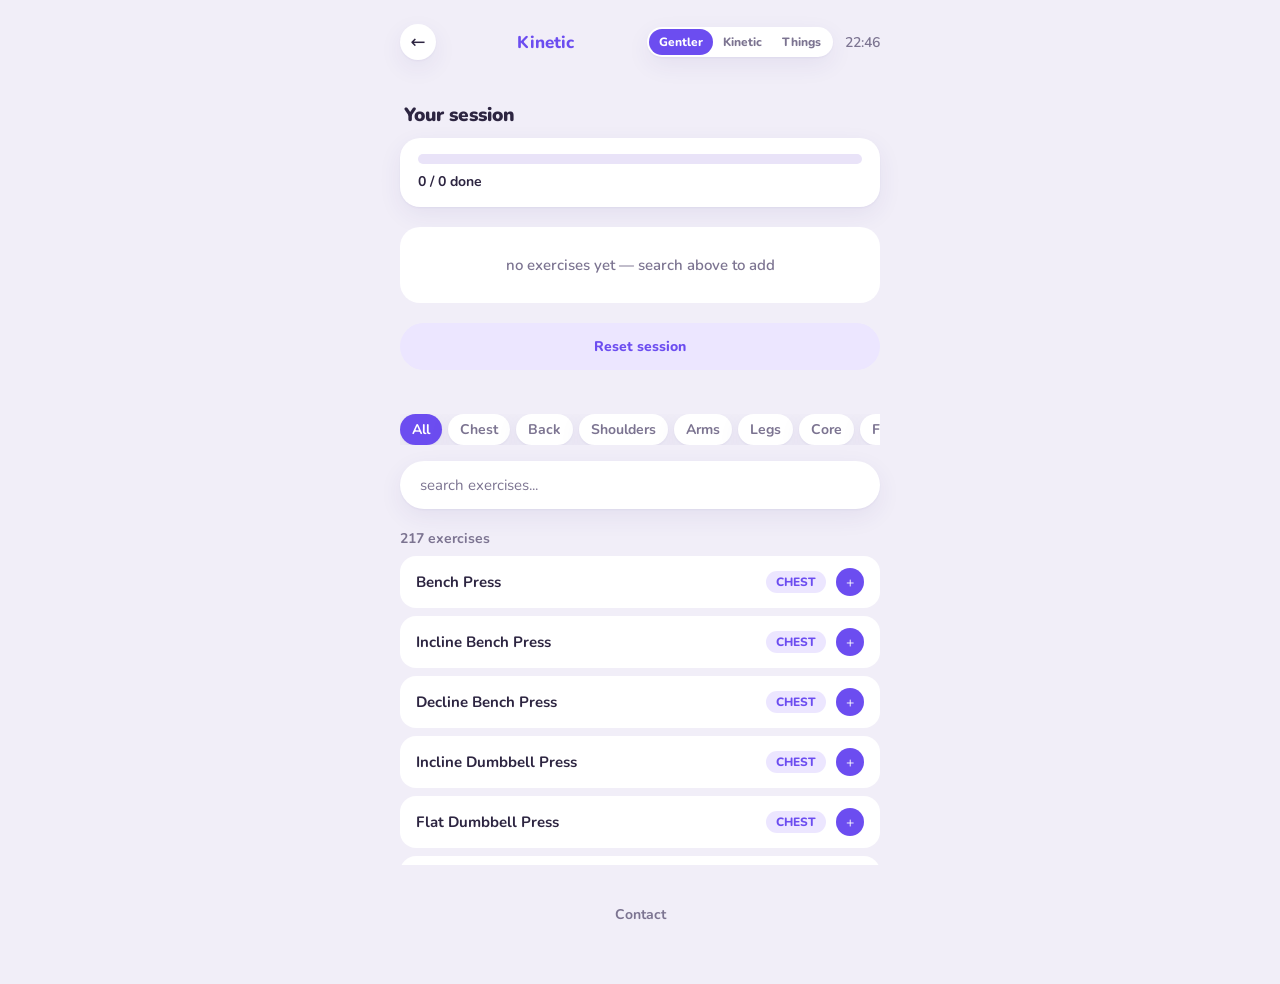
==== commit 5e00a8e2: "merge duplicate exercises and bring back the kinetic theme - keep one entry per exercise; an exercis" ====
--- a/builder.html
+++ b/builder.html
@@ -23,6 +23,7 @@
       <div class="header-end">
         <div class="theme-switch" role="group" aria-label="Theme">
           <button type="button" data-theme-option="gentler">Gentler</button>
+          <button type="button" data-theme-option="kinetic">Kinetic</button>
           <button type="button" data-theme-option="things">Things</button>
         </div>
         <div id="clock">--:--</div>
--- a/style.css
+++ b/style.css
@@ -1080,3 +1080,20 @@
   padding: 0;
   cursor: pointer;
 }
+
+html[data-theme="kinetic"] .logo {
+  text-transform: uppercase;
+}
+
+@media (max-width: 480px) {
+  html[data-theme="kinetic"] .logo {
+    font-size: 15px;
+    letter-spacing: 0.12em;
+  }
+}
+
+@media (max-width: 400px) {
+  #clock {
+    display: none;
+  }
+}
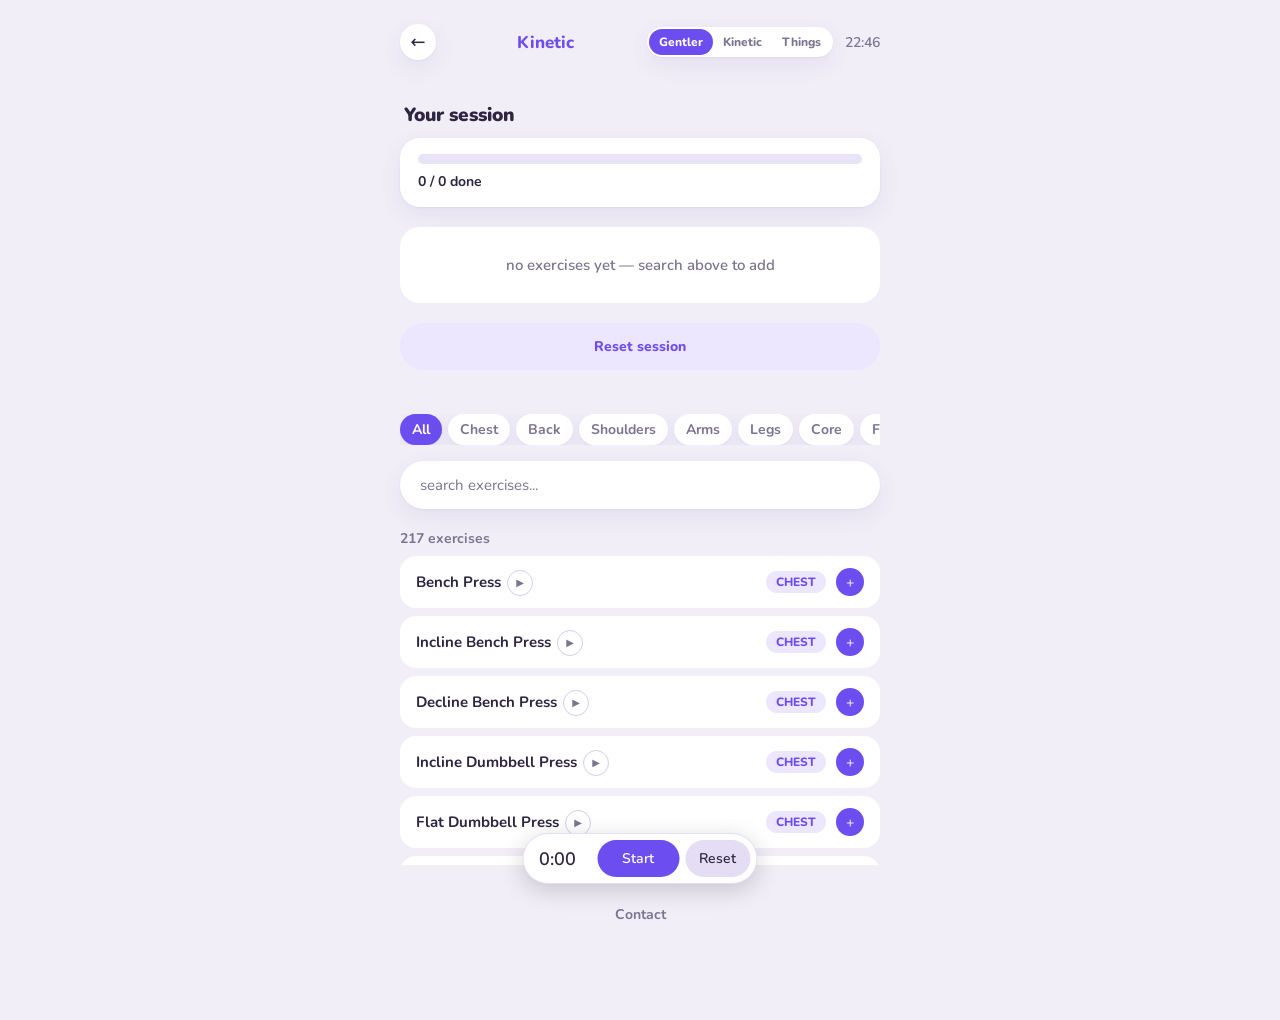
==== commit 82179539: "add video links, form cues, timer, last done and matching resets - youtube play icon on every exerci" ====
--- a/builder.html
+++ b/builder.html
@@ -100,6 +100,8 @@
       </div>
     </div>
 
+    <script src="cues.js"></script>
+    <script src="extras.js"></script>
     <script src="builder.js"></script>
     <script src="contact.js"></script>
   </body>
--- a/style.css
+++ b/style.css
@@ -1097,3 +1097,78 @@
     display: none;
   }
 }
+
+.ex-video {
+  display: inline-grid;
+  place-items: center;
+  width: 26px;
+  height: 26px;
+  margin: -4px 0 -4px 6px;
+  border-radius: 50%;
+  color: var(--muted);
+  font-size: 10px;
+  text-decoration: none;
+  vertical-align: middle;
+  border: 1px solid var(--line-strong);
+}
+
+.ex-video:hover {
+  color: var(--accent);
+  border-color: var(--accent);
+}
+
+.ex.done .ex-video {
+  opacity: 0.5;
+}
+
+.routine-last {
+  display: block;
+  margin-top: 2px;
+  opacity: 0.85;
+}
+
+.timer-bar {
+  position: fixed;
+  left: 50%;
+  bottom: 16px;
+  transform: translateX(-50%);
+  z-index: 50;
+  display: flex;
+  align-items: center;
+  gap: 6px;
+  padding: 6px 6px 6px 16px;
+  border-radius: 999px;
+  background: var(--surface);
+  border: 1px solid var(--line);
+  box-shadow: 0 6px 24px rgba(0, 0, 0, 0.18);
+}
+
+.timer-time {
+  min-width: 52px;
+  font-size: 18px;
+  font-weight: 600;
+  font-variant-numeric: tabular-nums;
+  color: var(--text);
+}
+
+.timer-btn {
+  border: none;
+  border-radius: 999px;
+  padding: 9px 14px;
+  font: inherit;
+  font-size: 14px;
+  font-weight: 600;
+  background: var(--line);
+  color: var(--text);
+  cursor: pointer;
+}
+
+.timer-main {
+  min-width: 82px;
+  background: var(--accent);
+  color: var(--on-accent);
+}
+
+body.has-timer {
+  padding-bottom: 96px;
+}
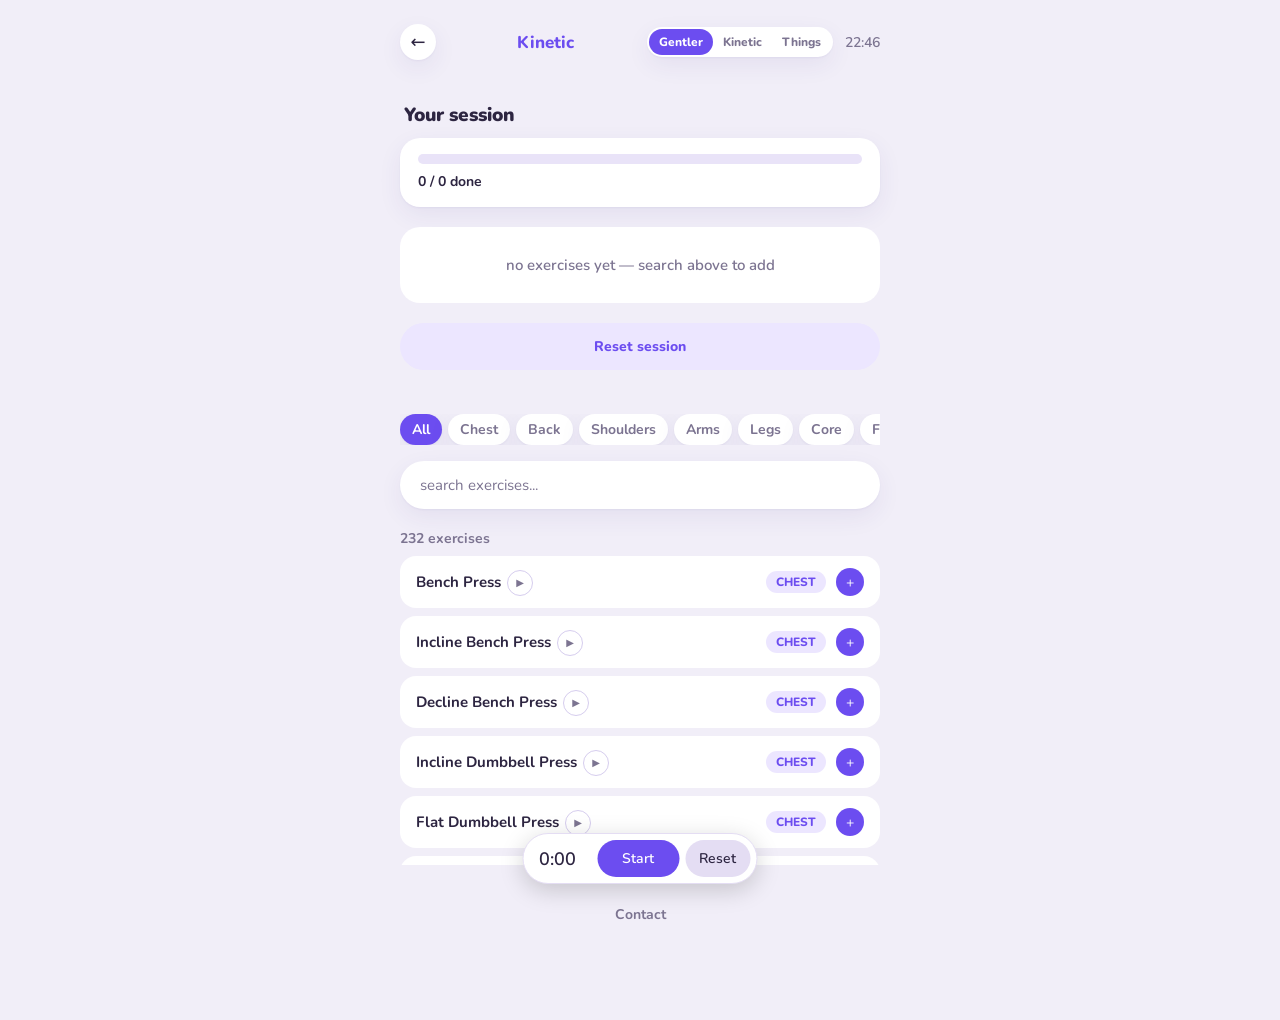
==== commit 4a5c9890: "shrink the icon from 540 KB to 50 KB and serve it as a PNG Co-Authored-By: Claude Fable 5.2 <noreply" ====
--- a/builder.html
+++ b/builder.html
@@ -13,7 +13,8 @@
     <link rel="stylesheet" href="theme-gentler.css" />
     <script src="theme.js"></script>
     <script src="exercises.js"></script>
-    <link rel="icon" type="image/x-icon" href="kinetic.png" />
+    <link rel="icon" type="image/png" href="kinetic.png" />
+    <link rel="apple-touch-icon" href="kinetic.png" />
 
   </head>
   <body>
--- a/style.css
+++ b/style.css
@@ -1172,3 +1172,229 @@
 body.has-timer {
   padding-bottom: 96px;
 }
+
+.add-ex-results {
+  display: flex;
+  flex-direction: column;
+  gap: 4px;
+}
+
+.add-ex-option {
+  display: flex;
+  justify-content: space-between;
+  gap: 12px;
+  padding: 10px 12px;
+  background: none;
+  border: 1px solid var(--line);
+  border-radius: 8px;
+  color: var(--text);
+  font: inherit;
+  font-size: var(--fs-sm);
+  text-align: left;
+  cursor: pointer;
+}
+
+.add-ex-option:hover {
+  border-color: var(--accent);
+}
+
+.add-ex-option-spec,
+.add-ex-empty {
+  color: var(--muted);
+  font-size: var(--fs-xs);
+}
+
+.add-ex-row {
+  display: flex;
+  align-items: flex-end;
+  gap: 10px;
+}
+
+.add-ex-field {
+  display: flex;
+  flex-direction: column;
+  gap: 4px;
+  flex: 1;
+  color: var(--muted);
+  font-size: var(--fs-xs);
+}
+
+.add-ex-num {
+  font-size: 16px;
+}
+
+.add-ex-times {
+  padding-bottom: 8px;
+  color: var(--muted);
+}
+
+.plan-title {
+  font-size: 24px;
+  line-height: 1.2;
+  color: var(--text);
+  margin-bottom: 8px;
+}
+
+.plan-summary,
+.plan-note {
+  font-size: var(--fs-sm);
+  line-height: 1.5;
+  color: var(--muted);
+}
+
+.plan-rules {
+  margin: 16px 0 20px;
+  border: 1px solid var(--line);
+  border-radius: 12px;
+  background: var(--surface);
+}
+
+.plan-rule {
+  display: grid;
+  grid-template-columns: 96px 1fr;
+  gap: 12px;
+  padding: 10px 14px;
+  font-size: var(--fs-sm);
+  line-height: 1.45;
+  color: var(--text);
+  border-bottom: 1px solid var(--line);
+}
+
+.plan-rule:last-child {
+  border-bottom: none;
+}
+
+.plan-rule-name {
+  font-weight: 600;
+  color: var(--accent);
+}
+
+.plan-phase {
+  margin-bottom: 8px;
+  border: 1px solid var(--line);
+  border-radius: 12px;
+  background: var(--surface);
+}
+
+.plan-phase summary {
+  display: flex;
+  justify-content: space-between;
+  align-items: baseline;
+  gap: 12px;
+  padding: 14px 16px;
+  cursor: pointer;
+}
+
+.plan-phase-name {
+  font-size: 16px;
+  font-weight: 600;
+  color: var(--text);
+}
+
+.plan-phase-when {
+  flex-shrink: 0;
+  font-size: var(--fs-xs);
+  color: var(--muted);
+}
+
+.plan-row {
+  padding: 10px 16px;
+  border-top: 1px solid var(--line);
+}
+
+.plan-row-head {
+  display: flex;
+  justify-content: space-between;
+  gap: 12px;
+}
+
+.plan-row-name {
+  font-size: 15px;
+  color: var(--text);
+}
+
+.plan-row-spec {
+  flex-shrink: 0;
+  font-size: var(--fs-sm);
+  color: var(--accent);
+}
+
+.plan-row-note {
+  margin-top: 2px;
+  font-size: var(--fs-sm);
+  line-height: 1.45;
+  color: var(--muted);
+}
+
+.plan-note {
+  padding: 12px 16px;
+  border-top: 1px solid var(--line);
+}
+
+.routine-cell {
+  position: relative;
+  display: flex;
+}
+
+.routine-cell .routine-card {
+  flex: 1;
+}
+
+.routine-pin {
+  position: absolute;
+  top: 6px;
+  right: 6px;
+  width: 34px;
+  height: 34px;
+  display: grid;
+  place-items: center;
+  border: none;
+  border-radius: 50%;
+  background: none;
+  color: var(--muted);
+  font-size: 15px;
+  line-height: 1;
+  cursor: pointer;
+}
+
+.routine-pin.pinned {
+  color: var(--accent);
+}
+
+.routines-toggle,
+.archive-link {
+  display: block;
+  width: 100%;
+  margin-top: 10px;
+  padding: 12px;
+  background: none;
+  border: 1px solid var(--line);
+  border-radius: 10px;
+  color: var(--muted);
+  font: inherit;
+  font-size: var(--fs-sm);
+  text-align: center;
+  text-decoration: none;
+  cursor: pointer;
+}
+
+.routines-toggle:hover,
+.archive-link:hover {
+  border-color: var(--accent);
+  color: var(--accent);
+}
+
+.archive-link {
+  margin-top: 28px;
+  border-style: dashed;
+}
+
+.page-title {
+  font-size: 24px;
+  color: var(--text);
+  margin-bottom: 16px;
+}
+
+.routine-cell:has(.routine-pin) .routine-card {
+  padding-right: 46px;
+}
--- a/theme-gentler.css
+++ b/theme-gentler.css
@@ -373,19 +373,19 @@
   box-shadow: var(--lift);
 }
 
-html[data-theme="gentler"] .routine-card:nth-child(4n + 1) {
+html[data-theme="gentler"] .routine-cell:nth-child(4n + 1) .routine-card {
   background: #e7e0ff;
 }
 
-html[data-theme="gentler"] .routine-card:nth-child(4n + 2) {
+html[data-theme="gentler"] .routine-cell:nth-child(4n + 2) .routine-card {
   background: #d9f3e8;
 }
 
-html[data-theme="gentler"] .routine-card:nth-child(4n + 3) {
+html[data-theme="gentler"] .routine-cell:nth-child(4n + 3) .routine-card {
   background: #ffe4ec;
 }
 
-html[data-theme="gentler"] .routine-card:nth-child(4n + 4) {
+html[data-theme="gentler"] .routine-cell:nth-child(4n + 4) .routine-card {
   background: #fff0d6;
 }
 
@@ -632,18 +632,18 @@
 html[data-theme="gentler"][data-mode="dark"] .ex.done .ex-notes {
   color: #64b896;
 }
-html[data-theme="gentler"][data-mode="dark"] .routine-card:nth-child(4n + 1),
+html[data-theme="gentler"][data-mode="dark"] .routine-cell:nth-child(4n + 1) .routine-card,
 html[data-theme="gentler"][data-mode="dark"] .landing-card:nth-child(1) {
   background: #2c2548;
 }
-html[data-theme="gentler"][data-mode="dark"] .routine-card:nth-child(4n + 2),
+html[data-theme="gentler"][data-mode="dark"] .routine-cell:nth-child(4n + 2) .routine-card,
 html[data-theme="gentler"][data-mode="dark"] .landing-card:nth-child(3) {
   background: #183329;
 }
-html[data-theme="gentler"][data-mode="dark"] .routine-card:nth-child(4n + 3),
+html[data-theme="gentler"][data-mode="dark"] .routine-cell:nth-child(4n + 3) .routine-card,
 html[data-theme="gentler"][data-mode="dark"] .landing-card:nth-child(2) {
   background: #3a1e2a;
 }
-html[data-theme="gentler"][data-mode="dark"] .routine-card:nth-child(4n + 4) {
+html[data-theme="gentler"][data-mode="dark"] .routine-cell:nth-child(4n + 4) .routine-card {
   background: #352a17;
 }
